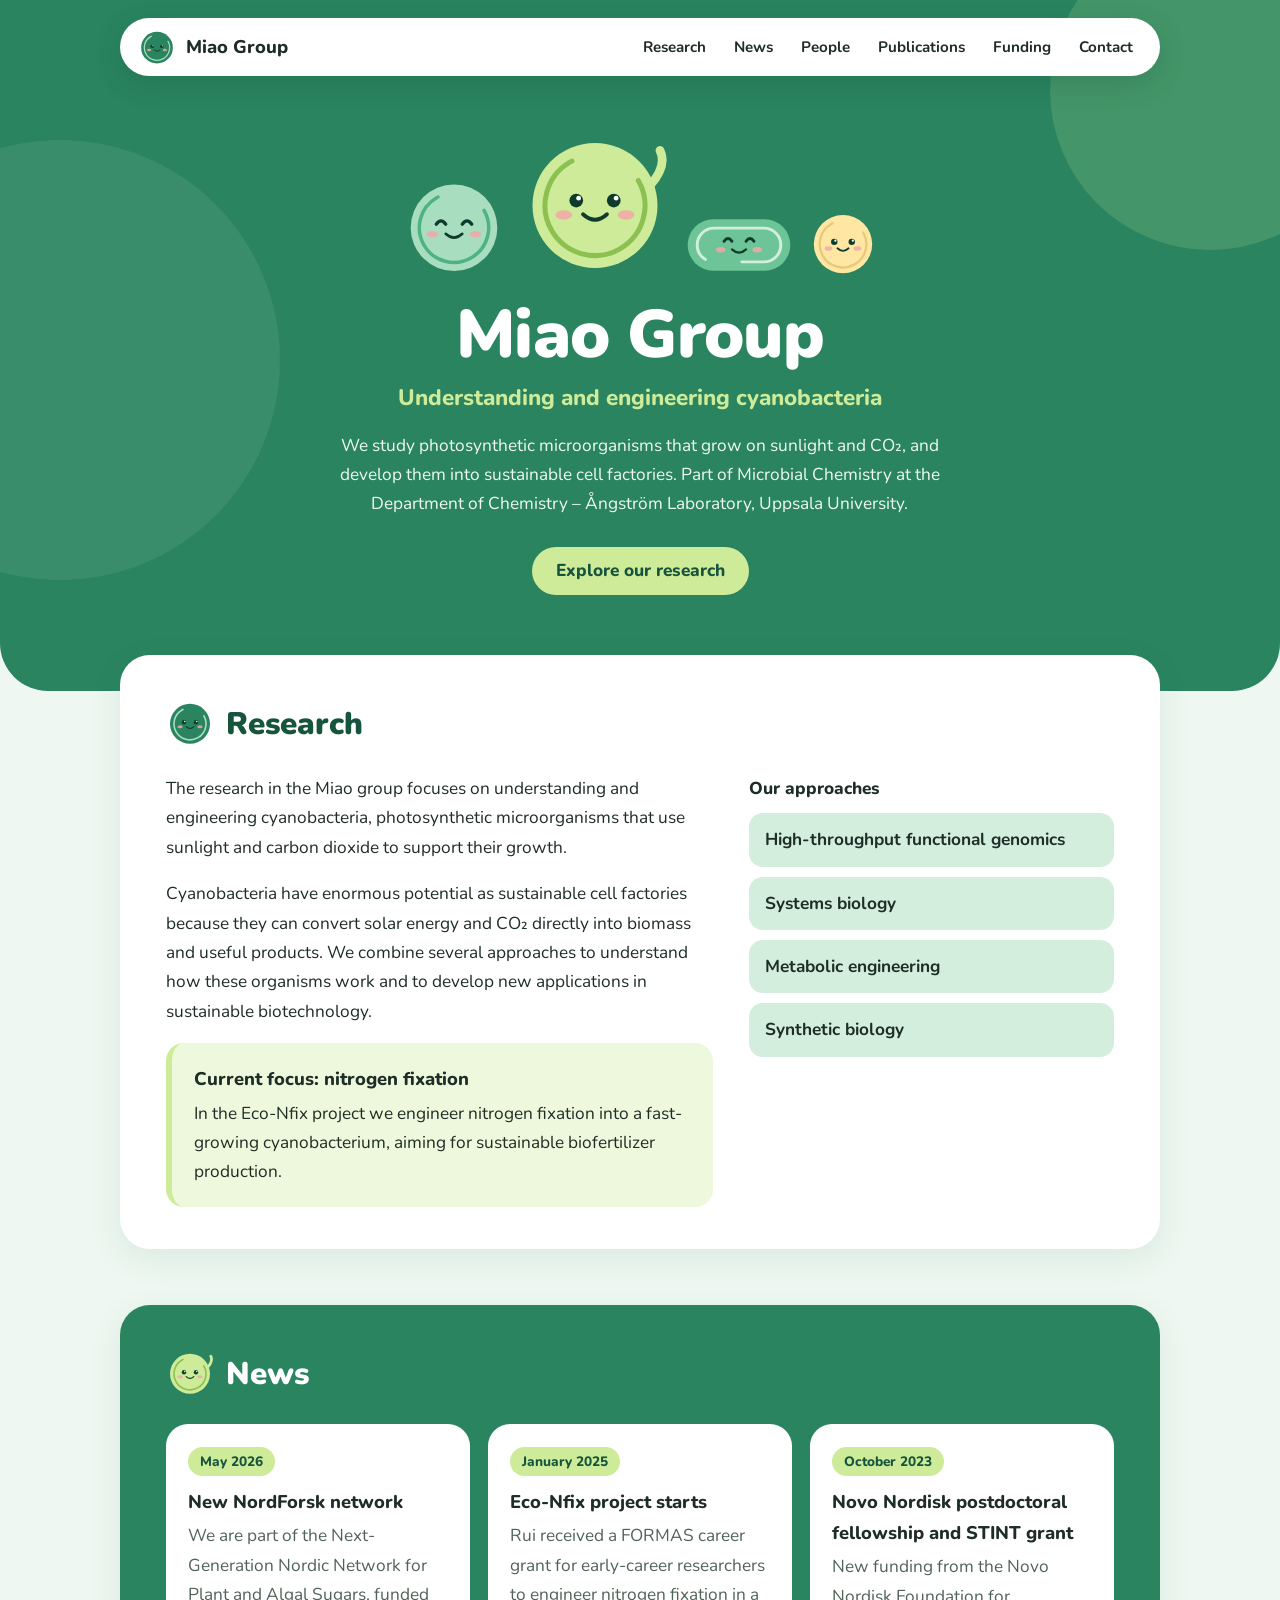
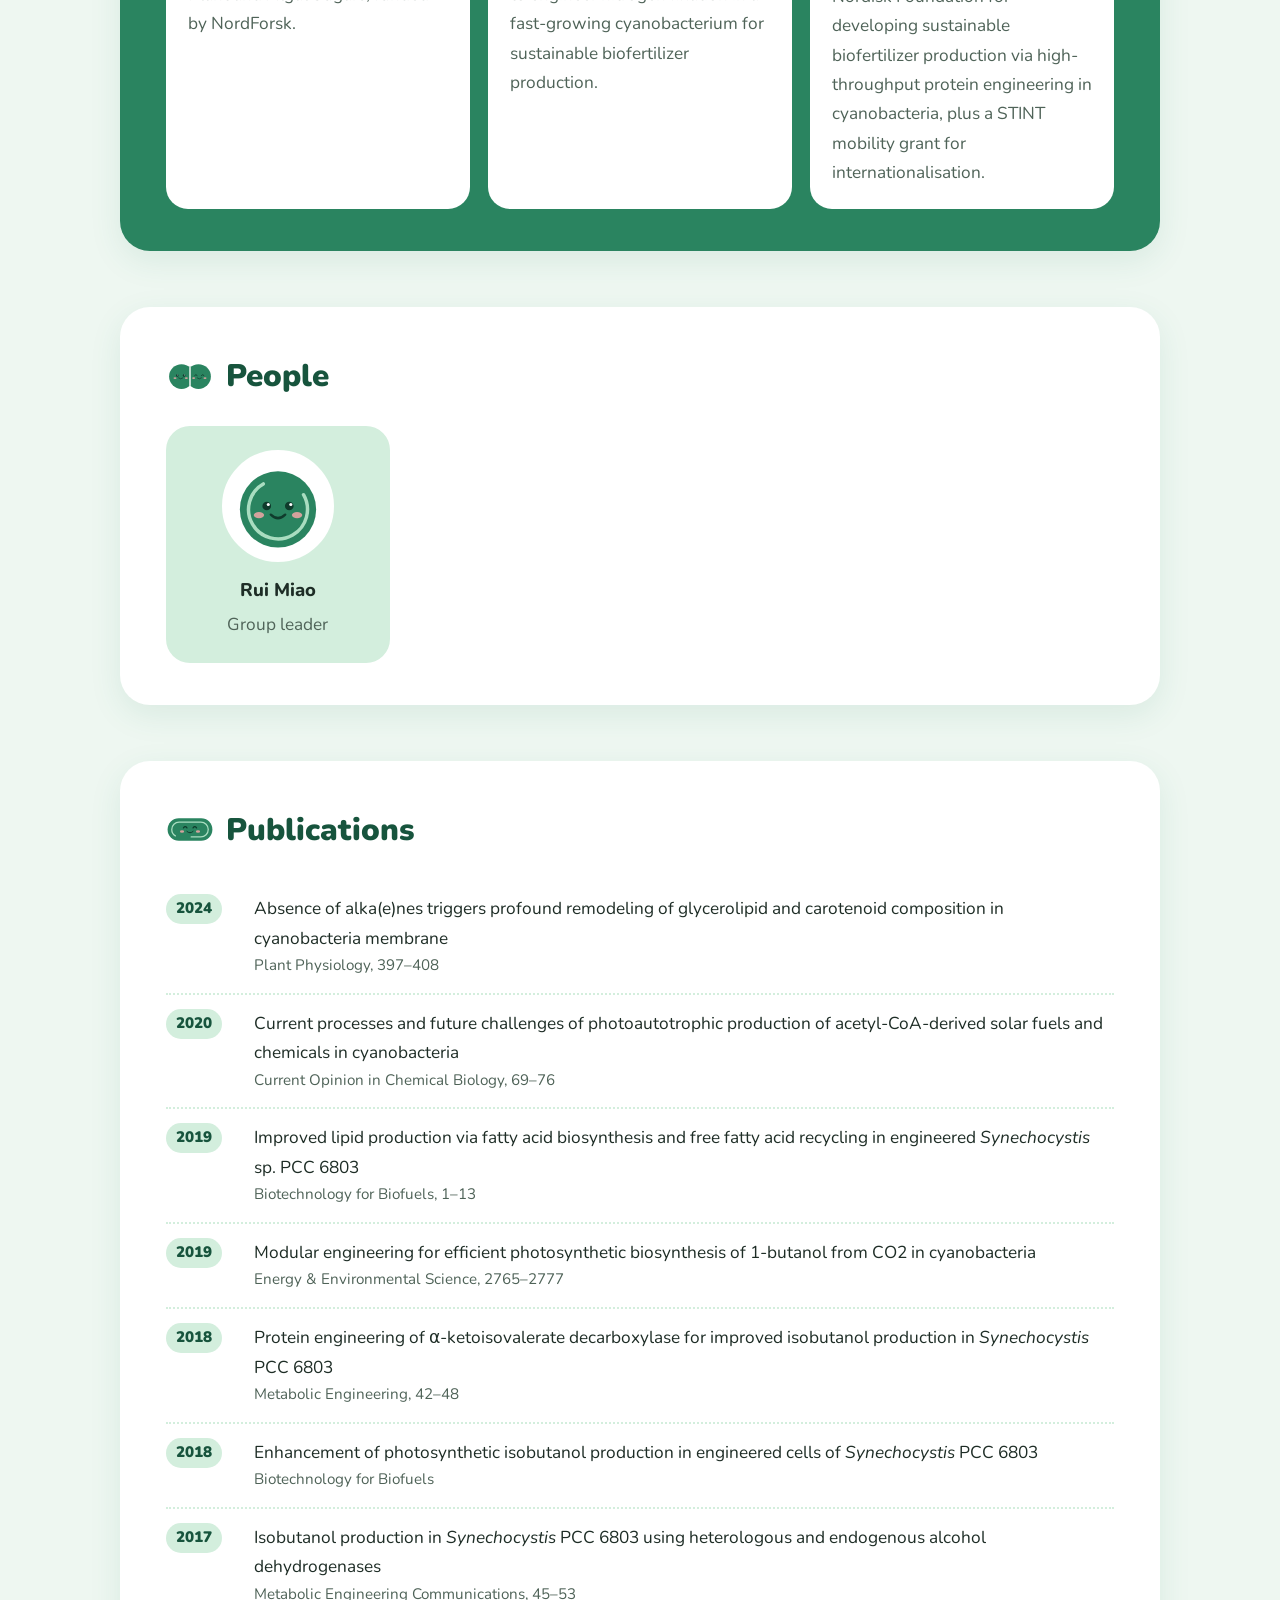
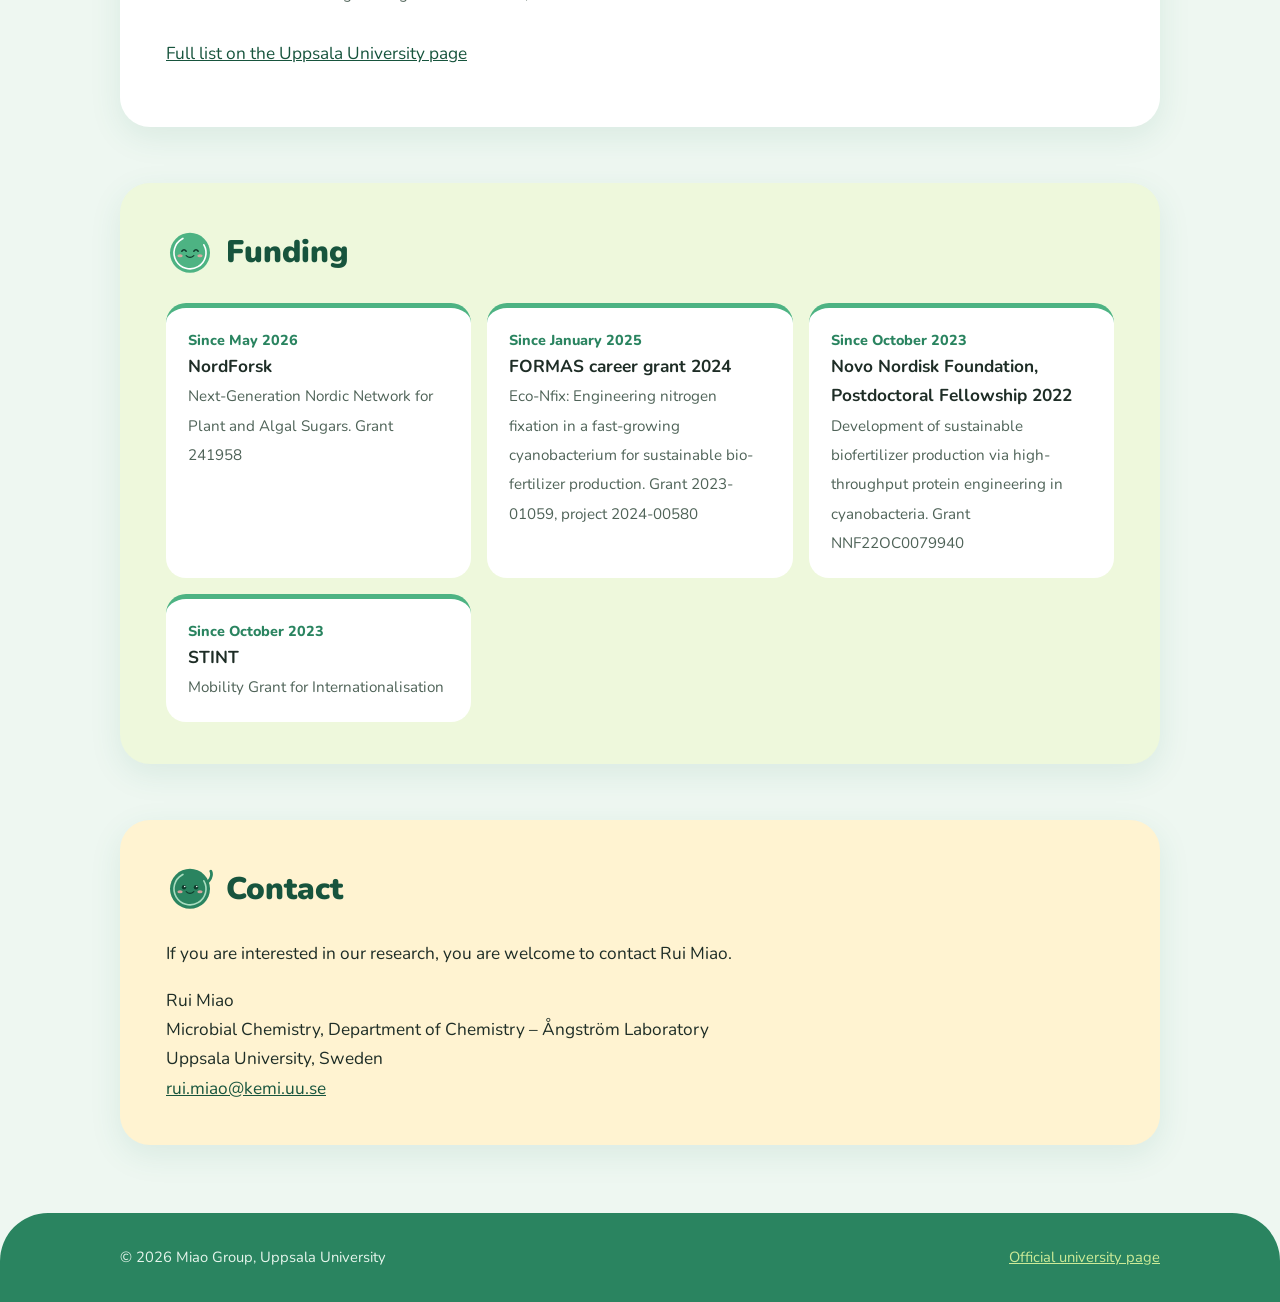
==== index.html @ 81540e8d "index page trial" ====
<!doctype html>
<html lang="en">

<head>
  <meta charset="utf-8">
  <meta name="viewport" content="width=device-width, initial-scale=1">

  <title>Miao Group · Uppsala University</title>
  <meta name="description" content="The Miao group at Uppsala University studies and engineers cyanobacteria for sustainable biotechnology.">

  <!-- Font (Nunito) -->
  <link rel="preconnect" href="https://fonts.googleapis.com">
  <link rel="preconnect" href="https://fonts.gstatic.com" crossorigin>
  <link rel="stylesheet" href="https://fonts.googleapis.com/css2?family=Nunito:wght@400;700;800;900&display=swap">

  <!-- All the styling lives here -->
  <link rel="stylesheet" href="style.css">
</head>

<body>

  <a class="skip" href="#main">Skip to content</a>


  <!-- =========================================================
       TOP OF THE PAGE: green band with menu and title
       ========================================================= -->
  <div class="band" id="top">
    <div class="wrap">

      <!-- Menu bar -->
      <header class="bar">
        <a class="brand" href="#top">
          <img src="img/cyano-green.svg" alt="">
          Miao Group
        </a>

        <nav aria-label="Main">
          <ul>
            <li><a href="#research">Research</a></li>
            <li><a href="#news">News</a></li>
            <li><a href="#people">People</a></li>
            <li><a href="#publications">Publications</a></li>
            <li><a href="#funding">Funding</a></li>
            <li><a href="#contact">Contact</a></li>
          </ul>
        </nav>
      </header>

      <!-- Title area -->
      <div class="hero">

        <div class="friends" aria-hidden="true">
          <img class="f1" src="img/cyano-mint-sleepy.svg" alt="">
          <img class="f2" src="img/cyano-lime-waving.svg" alt="">
          <img class="f3" src="img/cyano-rod-light.svg" alt="">
          <img class="f4" src="img/cyano-yellow.svg" alt="">
        </div>

        <h1>Miao Group</h1>

        <p class="lede">Understanding and engineering cyanobacteria</p>

        <p>
          We study photosynthetic microorganisms that grow on sunlight and CO₂,
          and develop them into sustainable cell factories. Part of Microbial
          Chemistry at the Department of Chemistry – Ångström Laboratory,
          Uppsala University.
        </p>

        <a class="btn" href="#research">Explore our research</a>

      </div>

    </div>
  </div>


  <main id="main">


    <!-- =========================================================
         RESEARCH
         ========================================================= -->
    <section id="research">
      <div class="wrap">

        <h2><img src="img/cyano-green.svg" alt="">Research</h2>

        <div class="body split">

          <div class="prose">
            <p>
              The research in the Miao group focuses on understanding and
              engineering cyanobacteria, photosynthetic microorganisms that use
              sunlight and carbon dioxide to support their growth.
            </p>

            <p>
              Cyanobacteria have enormous potential as sustainable cell
              factories because they can convert solar energy and CO₂ directly
              into biomass and useful products. We combine several approaches to
              understand how these organisms work and to develop new
              applications in sustainable biotechnology.
            </p>

            <div class="focus">
              <h3>Current focus: nitrogen fixation</h3>
              <p>
                In the Eco-Nfix project we engineer nitrogen fixation into a
                fast-growing cyanobacterium, aiming for sustainable
                biofertilizer production.
              </p>
            </div>
          </div>

          <div>
            <p class="aside-title">Our approaches</p>
            <ul class="methods">
              <li>High-throughput functional genomics</li>
              <li>Systems biology</li>
              <li>Metabolic engineering</li>
              <li>Synthetic biology</li>
            </ul>
          </div>

        </div>

      </div>
    </section>


    <!-- =========================================================
         NEWS
         To add news: copy one <li> ... </li> block, paste it at the
         TOP of the list, then change the date and the text.
         ========================================================= -->
    <section id="news">
      <div class="wrap">

        <h2><img src="img/cyano-lime-waving.svg" alt="">News</h2>

        <ul class="news">

          <li>
            <time datetime="2026-05">May 2026</time>
            <div>
              <h3>New NordForsk network</h3>
              <p>
                We are part of the Next-Generation Nordic Network for Plant and
                Algal Sugars, funded by NordForsk.
              </p>
            </div>
          </li>

          <li>
            <time datetime="2025-01">January 2025</time>
            <div>
              <h3>Eco-Nfix project starts</h3>
              <p>
                Rui received a FORMAS career grant for early-career researchers
                to engineer nitrogen fixation in a fast-growing cyanobacterium
                for sustainable biofertilizer production.
              </p>
            </div>
          </li>

          <li>
            <time datetime="2023-10">October 2023</time>
            <div>
              <h3>Novo Nordisk postdoctoral fellowship and STINT grant</h3>
              <p>
                New funding from the Novo Nordisk Foundation for developing
                sustainable biofertilizer production via high-throughput protein
                engineering in cyanobacteria, plus a STINT mobility grant for
                internationalisation.
              </p>
            </div>
          </li>

        </ul>

      </div>
    </section>


    <!-- =========================================================
         PEOPLE
         To add someone: copy one <article> ... </article> block.
         For a photo, put it in the img folder and change
         src="img/avatar.svg" to src="img/their-photo.jpg".
         ========================================================= -->
    <section id="people">
      <div class="wrap">

        <h2><img src="img/cyano-pair.svg" alt="">People</h2>

        <div class="people">

          <article class="person">
            <div class="face">
              <img src="img/avatar.svg" alt="">
            </div>
            <h3>Rui Miao</h3>
            <p>Group leader</p>
          </article>

        </div>

      </div>
    </section>


    <!-- =========================================================
         PUBLICATIONS
         Newest first. To make a title a link, wrap it like this:
         <a href="https://doi.org/10.xxxx/xxxxx">Title</a>
         ========================================================= -->
    <section id="publications">
      <div class="wrap">

        <h2><img src="img/cyano-rod.svg" alt="">Publications</h2>

        <ul class="pubs">

          <li>
            <span class="yr">2024</span>
            <div>
              <div class="ttl">Absence of alka(e)nes triggers profound remodeling of glycerolipid and carotenoid composition in cyanobacteria membrane</div>
              <div class="venue">Plant Physiology, 397–408</div>
            </div>
          </li>

          <li>
            <span class="yr">2020</span>
            <div>
              <div class="ttl">Current processes and future challenges of photoautotrophic production of acetyl-CoA-derived solar fuels and chemicals in cyanobacteria</div>
              <div class="venue">Current Opinion in Chemical Biology, 69–76</div>
            </div>
          </li>

          <li>
            <span class="yr">2019</span>
            <div>
              <div class="ttl">Improved lipid production via fatty acid biosynthesis and free fatty acid recycling in engineered <i>Synechocystis</i> sp. PCC 6803</div>
              <div class="venue">Biotechnology for Biofuels, 1–13</div>
            </div>
          </li>

          <li>
            <span class="yr">2019</span>
            <div>
              <div class="ttl">Modular engineering for efficient photosynthetic biosynthesis of 1-butanol from CO2 in cyanobacteria</div>
              <div class="venue">Energy &amp; Environmental Science, 2765–2777</div>
            </div>
          </li>

          <li>
            <span class="yr">2018</span>
            <div>
              <div class="ttl">Protein engineering of α-ketoisovalerate decarboxylase for improved isobutanol production in <i>Synechocystis</i> PCC 6803</div>
              <div class="venue">Metabolic Engineering, 42–48</div>
            </div>
          </li>

          <li>
            <span class="yr">2018</span>
            <div>
              <div class="ttl">Enhancement of photosynthetic isobutanol production in engineered cells of <i>Synechocystis</i> PCC 6803</div>
              <div class="venue">Biotechnology for Biofuels</div>
            </div>
          </li>

          <li>
            <span class="yr">2017</span>
            <div>
              <div class="ttl">Isobutanol production in <i>Synechocystis</i> PCC 6803 using heterologous and endogenous alcohol dehydrogenases</div>
              <div class="venue">Metabolic Engineering Communications, 45–53</div>
            </div>
          </li>

          <!-- TODO: 2015 ACS Synthetic Biology paper, pp. 1270–1278 (add title) -->

        </ul>

        <p class="more">
          <a href="https://www.uu.se/en/department/chemistry-angstrom-laboratory/research/molecular-biomimetics/microbial-chemistry/miao-group">Full list on the Uppsala University page</a>
        </p>

      </div>
    </section>


    <!-- =========================================================
         FUNDING
         ========================================================= -->
    <section id="funding">
      <div class="wrap">

        <h2><img src="img/cyano-sleepy.svg" alt="">Funding</h2>

        <ul class="grants">

          <li>
            <span class="since">Since May 2026</span>
            <strong>NordForsk</strong>
            <span class="detail">Next-Generation Nordic Network for Plant and Algal Sugars. Grant 241958</span>
          </li>

          <li>
            <span class="since">Since January 2025</span>
            <strong>FORMAS career grant 2024</strong>
            <span class="detail">Eco-Nfix: Engineering nitrogen fixation in a fast-growing cyanobacterium for sustainable bio-fertilizer production. Grant 2023-01059, project 2024-00580</span>
          </li>

          <li>
            <span class="since">Since October 2023</span>
            <strong>Novo Nordisk Foundation, Postdoctoral Fellowship 2022</strong>
            <span class="detail">Development of sustainable biofertilizer production via high-throughput protein engineering in cyanobacteria. Grant NNF22OC0079940</span>
          </li>

          <li>
            <span class="since">Since October 2023</span>
            <strong>STINT</strong>
            <span class="detail">Mobility Grant for Internationalisation</span>
          </li>

        </ul>

      </div>
    </section>


    <!-- =========================================================
         CONTACT
         ========================================================= -->
    <section id="contact">
      <div class="wrap">

        <h2><img src="img/cyano-waving.svg" alt="">Contact</h2>

        <p>If you are interested in our research, you are welcome to contact Rui Miao.</p>

        <address>
          Rui Miao<br>
          Microbial Chemistry, Department of Chemistry – Ångström Laboratory<br>
          Uppsala University, Sweden<br>
          <a href="mailto:rui.miao@kemi.uu.se">rui.miao@kemi.uu.se</a>  <!-- replace with Rui's email -->
        </address>

      </div>
    </section>


  </main>


  <!-- =========================================================
       FOOTER
       ========================================================= -->
  <footer>
    <div class="wrap">
      <span>© 2026 Miao Group, Uppsala University</span>
      <a href="https://www.uu.se/en/department/chemistry-angstrom-laboratory/research/molecular-biomimetics/microbial-chemistry/miao-group">Official university page</a>
    </div>
  </footer>

</body>
</html>
---- style.css ----
/* =========================================================
   Miao Group website styles
   ========================================================= */



/* ---------- Colours: change these to restyle the whole site ---------- */
:root {
  --bg: #EEF7F1;
  --band: #2A8460;
  --deep: #17543D;
  --leaf: #4DB383;
  --mint: #D3EEDD;
  --lime: #CDEB98;
  --lime-soft: #EEF8DC;
  --sun: #FFF3D1;
  --ink: #1E2D26;
  --muted: #4F6358;
  --card: #FFFFFF;
}



/* ---------- Basics ---------- */
* {
  box-sizing: border-box;
}

html {
  scroll-behavior: smooth;
}

body {
  margin: 0;
}

img {
  max-width: 100%;
}

address {
  font-style: normal;
}

.skip {
  position: absolute;
  left: -9999px;
}

.skip:focus {
  left: 16px;
  top: 12px;
  z-index: 50;
  background: #fff;
  padding: 8px 12px;
}

nav ul {
  list-style: none;
  margin: 0;
  padding: 0;
}

.news, .pubs, .grants, .methods {
  list-style: none;
  margin: 0;
  padding: 0;
}

.person .face {
  overflow: hidden;
}

.person .face img {
  width: 100%;
  height: 100%;
  object-fit: cover;
  display: block;
}

.person p, .news p {
  margin: 0;
}

.prose p {
  margin: 0 0 1em;
}

@media (prefers-reduced-motion: reduce) {
  html {
    scroll-behavior: auto;
  }
  * {
    animation: none!important;
  }
}


body {
  font: 400 1.08rem/1.7 'Nunito', 'Segoe UI', system-ui, sans-serif;
  color: var(--ink);
  background: var(--bg);
}

a {
  color: var(--deep);
}

a:hover {
  color: var(--band);
}

:focus-visible {
  outline: 3px solid var(--deep);
  outline-offset: 3px;
  border-radius: 6px;
}

.wrap {
  width: min(1040px, 100% - 40px);
  margin-inline: auto;
}


/* Green hero band */
.band {
  background: var(--band);
  border-radius: 0 0 48px 48px;
  padding: 18px 0 96px;
  position: relative;
  overflow: hidden;
}

.band::before, .band::after {
  content: "";
  position: absolute;
  border-radius: 50%;
  pointer-events: none;
}

.band::before {
  width: 440px;
  height: 440px;
  left: -160px;
  top: 140px;
  background: rgba(255,255,255,.07);
}

.band::after {
  width: 320px;
  height: 320px;
  right: -90px;
  top: -70px;
  background: rgba(205,235,152,.16);
}

.bar {
  position: relative;
  z-index: 1;
  display: flex;
  justify-content: space-between;
  align-items: center;
  gap: 16px;
  flex-wrap: wrap;
  background: var(--card);
  border-radius: 999px;
  padding: 10px 14px 10px 18px;
  box-shadow: 0 8px 28px rgba(15,60,40,.18);
}

.brand {
  display: flex;
  align-items: center;
  gap: 10px;
  font-weight: 800;
  font-size: 1.15rem;
  text-decoration: none;
  color: var(--ink);
}

.brand img {
  width: 38px;
}

.bar nav ul {
  display: flex;
  flex-wrap: wrap;
  gap: 2px;
}

.bar nav a {
  padding: 7px 13px;
  border-radius: 999px;
  text-decoration: none;
  color: var(--ink);
  font-weight: 700;
  font-size: .95rem;
}

.bar nav a:hover {
  background: var(--mint);
  color: var(--deep);
}

.hero {
  position: relative;
  z-index: 1;
  text-align: center;
  padding-top: 52px;
  color: #fff;
}

.friends {
  display: flex;
  justify-content: center;
  align-items: flex-end;
  gap: 14px;
  margin-bottom: 22px;
}

.friends img {
  animation: hop 2.8s ease-in-out infinite;
}

.friends .f1 {
  width: 104px;
}

.friends .f2 {
  width: 150px;
  animation-delay: -.7s;
}

.friends .f3 {
  width: 110px;
  animation-delay: -1.4s;
}

.friends .f4 {
  width: 70px;
  animation-delay: -2s;
}

@keyframes hop {
  0%, 100% {
    transform: translateY(0);
  }
  50% {
    transform: translateY(-8px);
  }
}

.hero h1 {
  font-size: clamp(2.6rem,6vw,4.2rem);
  font-weight: 900;
  margin: 0 0 8px;
  letter-spacing: -.01em;
  line-height: 1.05;
}

.hero .lede {
  font-size: 1.4rem;
  font-weight: 800;
  color: var(--lime);
  margin: 0 auto 14px;
}

.hero p {
  max-width: 36em;
  margin: 0 auto 28px;
  color: #F0FAF4;
}

.btn {
  display: inline-flex;
  align-items: center;
  min-height: 48px;
  padding: 0 24px;
  border-radius: 999px;
  background: var(--lime);
  color: var(--deep);
  font-weight: 800;
  text-decoration: none;
}

.btn:hover {
  background: #fff;
  color: var(--deep);
}


/* Panels, the first one overlapping the band */
main > section {
  padding: 28px 0;
}

main > section:first-of-type {
  margin-top: -64px;
  position: relative;
  z-index: 2;
}

section > .wrap {
  background: var(--card);
  border-radius: 30px;
  padding: 42px 46px;
  box-shadow: 0 10px 32px rgba(42,132,96,.10);
}

h2 {
  display: flex;
  align-items: center;
  gap: 12px;
  font-size: 1.95rem;
  font-weight: 900;
  color: var(--deep);
  margin: 0 0 24px;
}

h2 img {
  width: 48px;
  flex: none;
}

h3 {
  font-size: 1.15rem;
  font-weight: 800;
  margin: 0 0 4px;
}

.split {
  display: grid;
  grid-template-columns: 1.5fr 1fr;
  gap: 36px;
}

.focus {
  background: var(--lime-soft);
  border-left: 6px solid var(--lime);
  border-radius: 18px;
  padding: 20px 22px;
}

.focus p {
  margin: 0;
}

.aside-title {
  font-weight: 800;
  margin: 0 0 10px;
}

.methods {
  display: grid;
  gap: 10px;
}

.methods li {
  background: var(--mint);
  padding: 12px 16px;
  border-radius: 14px;
  font-weight: 700;
}


/* News: green layer with white cards */
#news > .wrap {
  background: var(--band);
}

#news h2 {
  color: #fff;
}

.news {
  display: grid;
  grid-template-columns: repeat(auto-fill,minmax(260px,1fr));
  gap: 18px;
}

.news li {
  background: var(--card);
  border-radius: 22px;
  padding: 22px;
}

.news time {
  display: inline-block;
  background: var(--lime);
  color: var(--deep);
  font-weight: 800;
  font-size: .85rem;
  padding: 3px 12px;
  border-radius: 999px;
  margin-bottom: 10px;
}

.news p {
  color: var(--muted);
}


/* People */
.people {
  display: grid;
  grid-template-columns: repeat(auto-fill,minmax(210px,1fr));
  gap: 18px;
}

.person {
  text-align: center;
  background: var(--mint);
  border-radius: 24px;
  padding: 24px;
}

.person .face {
  width: 112px;
  height: 112px;
  border-radius: 50%;
  margin: 0 auto 12px;
  border: 4px solid #fff;
  background: #fff;
}

.person p {
  color: var(--muted);
}


/* Publications */
.pubs li {
  display: grid;
  grid-template-columns: 72px 1fr;
  gap: 16px;
  padding: 14px 0;
  border-bottom: 2px dotted var(--mint);
}

.pubs li:last-child {
  border: 0;
}

.pubs .yr {
  align-self: start;
  justify-self: start;
  background: var(--mint);
  color: var(--deep);
  font-weight: 900;
  padding: 2px 10px;
  border-radius: 999px;
  font-size: .95rem;
}

.pubs .venue {
  color: var(--muted);
  font-size: .95rem;
}


/* Funding: lime layer */
#funding > .wrap {
  background: var(--lime-soft);
}

.grants {
  display: grid;
  grid-template-columns: repeat(auto-fill,minmax(240px,1fr));
  gap: 16px;
}

.grants li {
  background: var(--card);
  border-radius: 20px;
  padding: 20px 22px;
  border-top: 5px solid var(--leaf);
}

.grants .since {
  display: block;
  color: var(--band);
  font-weight: 800;
  font-size: .9rem;
}

.grants strong {
  display: block;
}

.grants .detail {
  color: var(--muted);
  font-size: .95rem;
}


/* Contact: sunny layer */
#contact > .wrap {
  background: var(--sun);
}

.contact {
  display: flex;
  gap: 30px;
  align-items: center;
}

footer {
  background: var(--band);
  color: #E6F5EC;
  margin-top: 40px;
  padding: 32px 0;
  border-radius: 48px 48px 0 0;
  font-size: .92rem;
}

footer a {
  color: var(--lime);
}

footer .wrap {
  display: flex;
  justify-content: space-between;
  flex-wrap: wrap;
  gap: 12px;
}

@media (max-width: 760px) {
  section > .wrap {
    padding: 28px 22px;
    border-radius: 24px;
  }
  .split {
    grid-template-columns: 1fr;
  }
  .news li {
    grid-template-columns: 1fr;
  }
  .friends .f2 {
    width: 112px;
  }
  .friends .f1, .friends .f3 {
    width: 80px;
  }
  .friends .f4 {
    display: none;
  }
  .bar {
    border-radius: 24px;
  }
}
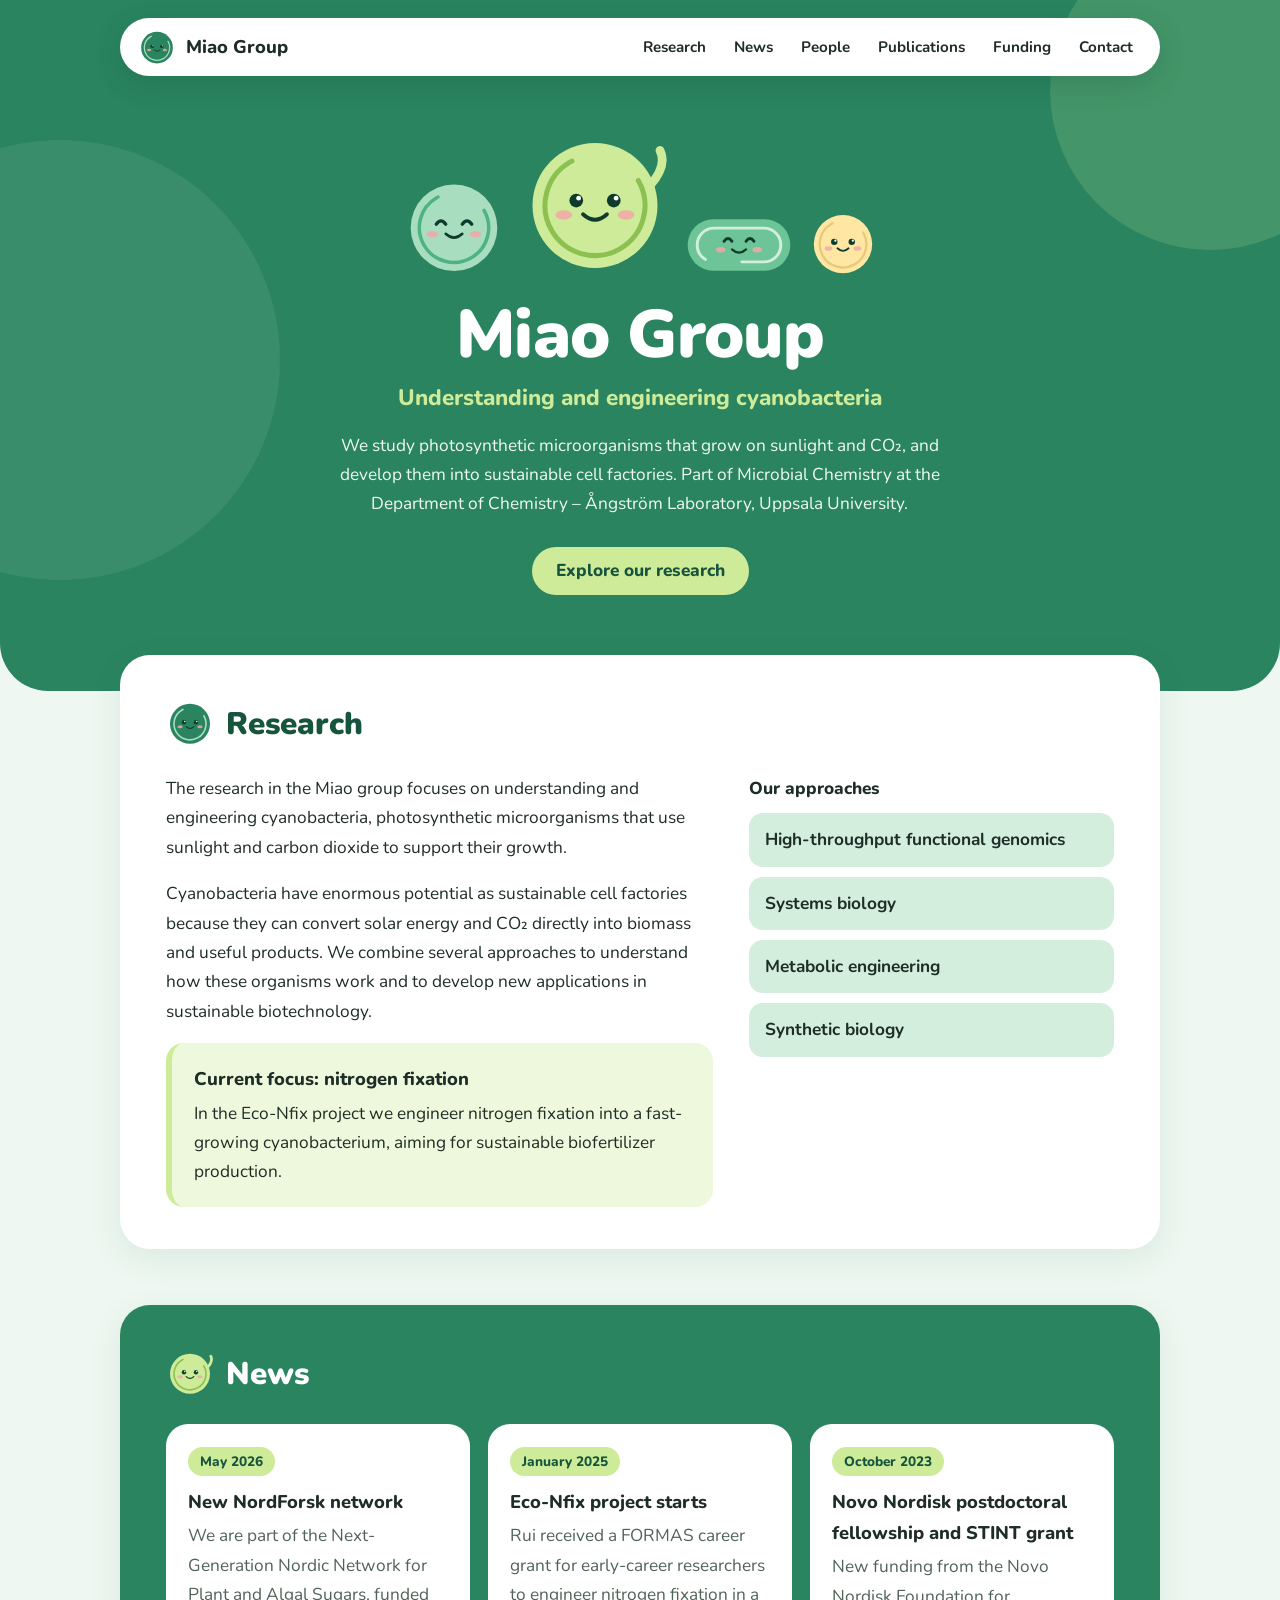
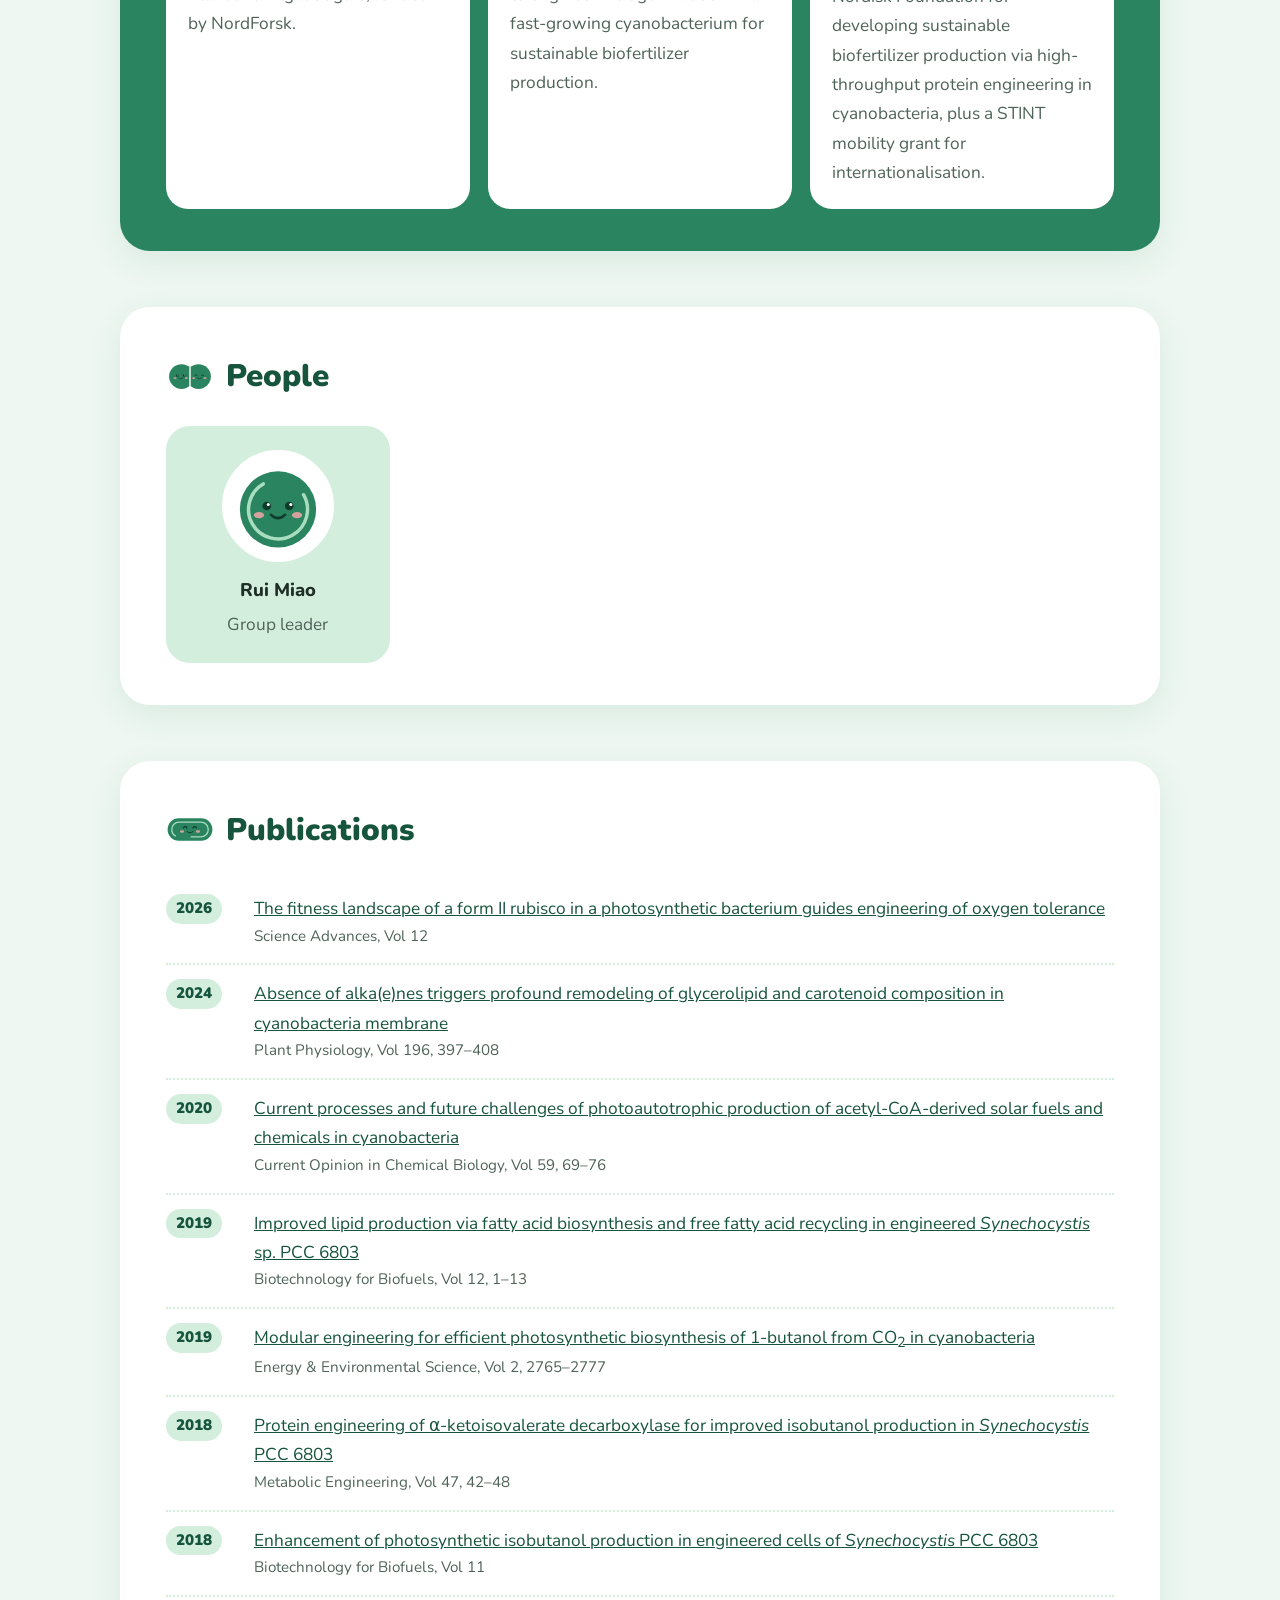
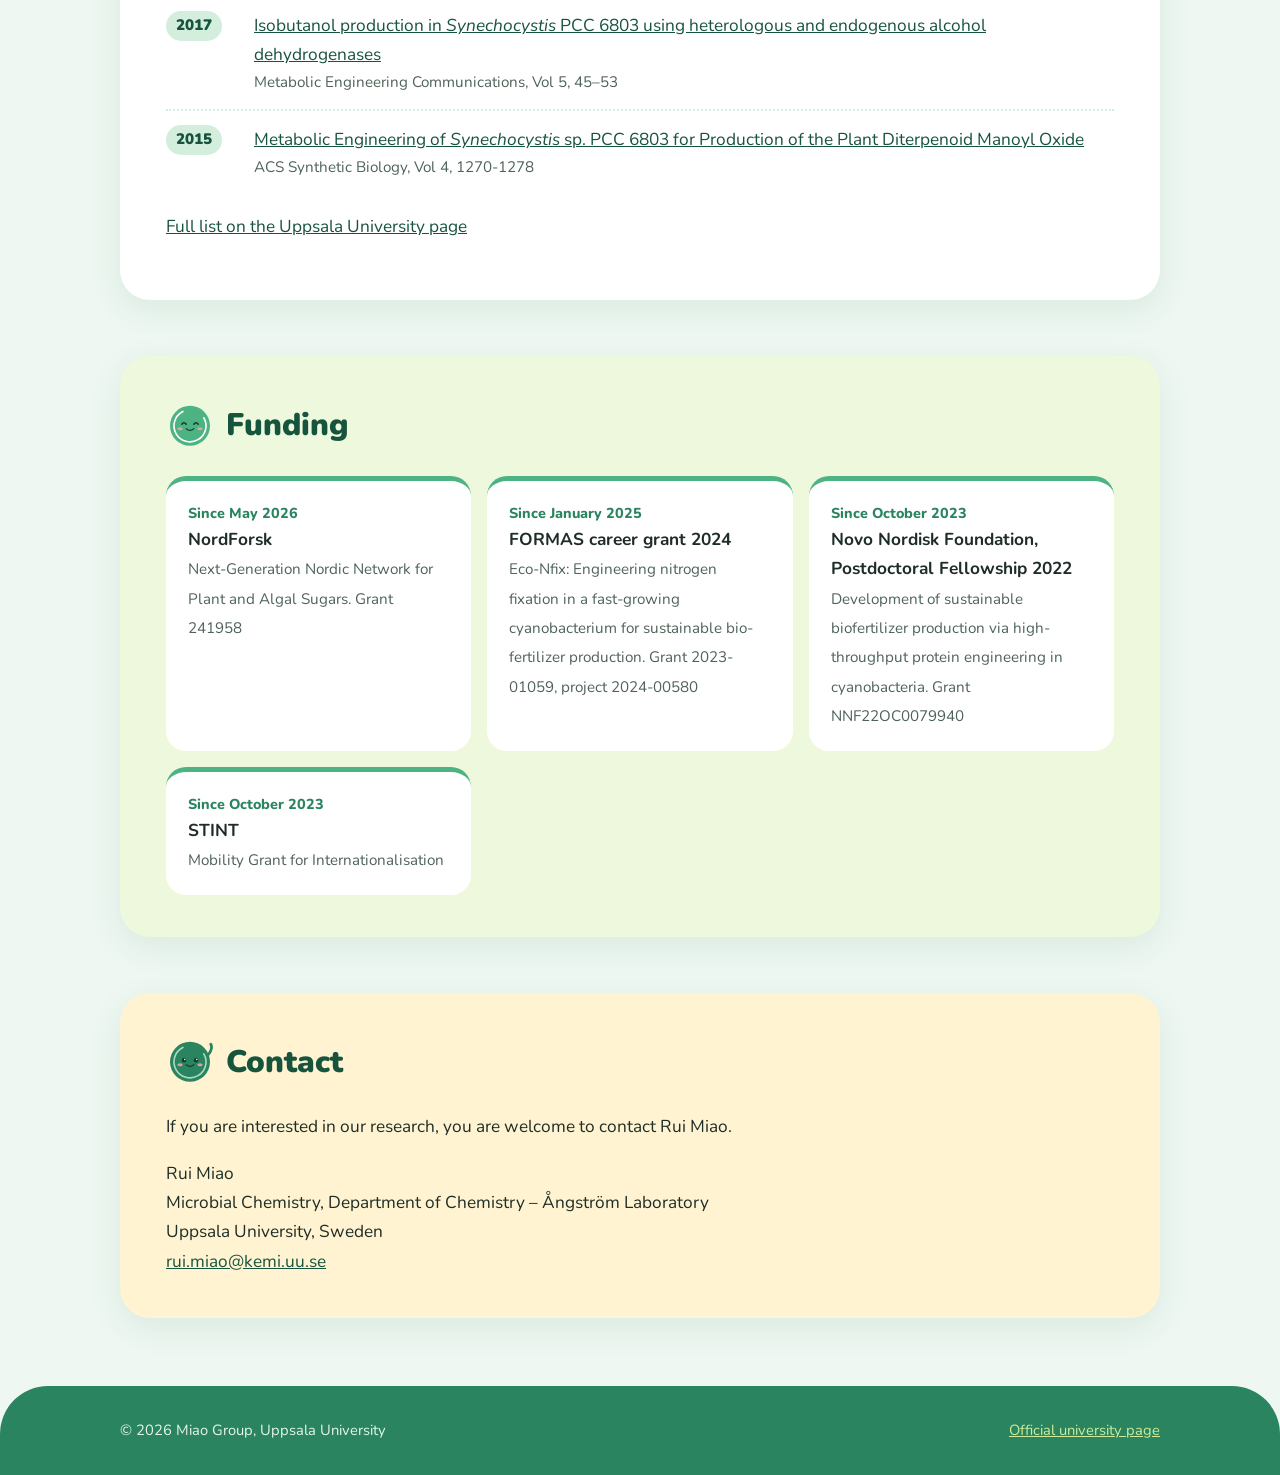
==== commit 470df547: "links to papers" ====
--- a/index.html
+++ b/index.html
@@ -213,8 +213,6 @@
 
     <!-- =========================================================
          PUBLICATIONS
-         Newest first. To make a title a link, wrap it like this:
-         <a href="https://doi.org/10.xxxx/xxxxx">Title</a>
          ========================================================= -->
     <section id="publications">
       <div class="wrap">
@@ -223,63 +221,79 @@
 
         <ul class="pubs">
 
+
+          <li>
+            <span class="yr">2026</span>
+            <div>
+              <div class="ttl"><a href="https://doi.org/10.1126/sciadv.aee9222" target="_blank">The fitness landscape of a form II rubisco in a photosynthetic bacterium guides engineering of oxygen tolerance</a></div>
+              <div class="venue">Science Advances, Vol 12</div>
+            </div>
+          </li>
+
           <li>
             <span class="yr">2024</span>
             <div>
-              <div class="ttl">Absence of alka(e)nes triggers profound remodeling of glycerolipid and carotenoid composition in cyanobacteria membrane</div>
-              <div class="venue">Plant Physiology, 397–408</div>
+              <div class="ttl"><a href="https://doi.org/10.1093/plphys/kiae319" target="_blank">Absence of alka(e)nes triggers profound remodeling of glycerolipid and carotenoid composition in cyanobacteria membrane</a></div>
+              <div class="venue">Plant Physiology, Vol 196, 397–408</div>
             </div>
           </li>
 
           <li>
             <span class="yr">2020</span>
             <div>
-              <div class="ttl">Current processes and future challenges of photoautotrophic production of acetyl-CoA-derived solar fuels and chemicals in cyanobacteria</div>
-              <div class="venue">Current Opinion in Chemical Biology, 69–76</div>
+              <div class="ttl"><a href="https://doi.org/10.1016/j.cbpa.2020.04.013" target="_blank">Current processes and future challenges of photoautotrophic production of acetyl-CoA-derived solar fuels and chemicals in cyanobacteria</a></div>
+              <div class="venue">Current Opinion in Chemical Biology, Vol 59, 69–76</div>
             </div>
           </li>
 
           <li>
             <span class="yr">2019</span>
             <div>
-              <div class="ttl">Improved lipid production via fatty acid biosynthesis and free fatty acid recycling in engineered <i>Synechocystis</i> sp. PCC 6803</div>
-              <div class="venue">Biotechnology for Biofuels, 1–13</div>
+              <div class="ttl"><a href="https://doi.org/10.1186/s13068-018-1349-8" target="_blank">Improved lipid production via fatty acid biosynthesis and free fatty acid recycling in engineered <i>Synechocystis</i> sp. PCC 6803</a></div>
+              <div class="venue">Biotechnology for Biofuels, Vol 12, 1–13</div>
             </div>
           </li>
 
           <li>
             <span class="yr">2019</span>
             <div>
-              <div class="ttl">Modular engineering for efficient photosynthetic biosynthesis of 1-butanol from CO2 in cyanobacteria</div>
-              <div class="venue">Energy &amp; Environmental Science, 2765–2777</div>
+              <div class="ttl"><a href="https://doi.org/10.1039/c9ee01214a" target="_blank">Modular engineering for efficient photosynthetic biosynthesis of 1-butanol from CO<sub>2</sub> in cyanobacteria</a></div>
+              <div class="venue">Energy &amp; Environmental Science, Vol 2, 2765–2777</div>
             </div>
           </li>
 
           <li>
             <span class="yr">2018</span>
             <div>
-              <div class="ttl">Protein engineering of α-ketoisovalerate decarboxylase for improved isobutanol production in <i>Synechocystis</i> PCC 6803</div>
-              <div class="venue">Metabolic Engineering, 42–48</div>
+              <div class="ttl"><a href="https://doi.org/10.1016/j.ymben.2018.02.014" target="_blank">Protein engineering of &alpha;-ketoisovalerate decarboxylase for improved isobutanol production in <i>Synechocystis</i> PCC 6803</a></div>
+              <div class="venue">Metabolic Engineering, Vol 47, 42–48</div>
             </div>
           </li>
 
           <li>
             <span class="yr">2018</span>
             <div>
-              <div class="ttl">Enhancement of photosynthetic isobutanol production in engineered cells of <i>Synechocystis</i> PCC 6803</div>
-              <div class="venue">Biotechnology for Biofuels</div>
+              <div class="ttl"><a href="https://doi.org/10.1186/s13068-018-1268-8" target="_blank">Enhancement of photosynthetic isobutanol production in engineered cells of <i>Synechocystis</i> PCC 6803</a></div>
+              <div class="venue">Biotechnology for Biofuels, Vol 11</div>
             </div>
           </li>
 
           <li>
             <span class="yr">2017</span>
             <div>
-              <div class="ttl">Isobutanol production in <i>Synechocystis</i> PCC 6803 using heterologous and endogenous alcohol dehydrogenases</div>
-              <div class="venue">Metabolic Engineering Communications, 45–53</div>
-            </div>
-          </li>
-
-          <!-- TODO: 2015 ACS Synthetic Biology paper, pp. 1270–1278 (add title) -->
+              <div class="ttl"><a href="https://doi.org/10.1016/j.meteno.2017.07.003" target="_blank">Isobutanol production in <i>Synechocystis</i> PCC 6803 using heterologous and endogenous alcohol dehydrogenases</a></div>
+              <div class="venue">Metabolic Engineering Communications, Vol 5, 45–53</div>
+            </div>
+          </li>
+
+          <li>
+            <span class="yr">2015</span>
+            <div>
+              <div class="ttl"><a href="https://doi.org/10.1021/acssynbio.5b00070" target="_blank">Metabolic Engineering of <i>Synechocystis</i> sp. PCC 6803 for Production of the Plant Diterpenoid Manoyl Oxide</a></div>
+              <div class="venue">ACS Synthetic Biology, Vol 4, 1270-1278</div>
+            </div>
+          </li>
+
 
         </ul>
 
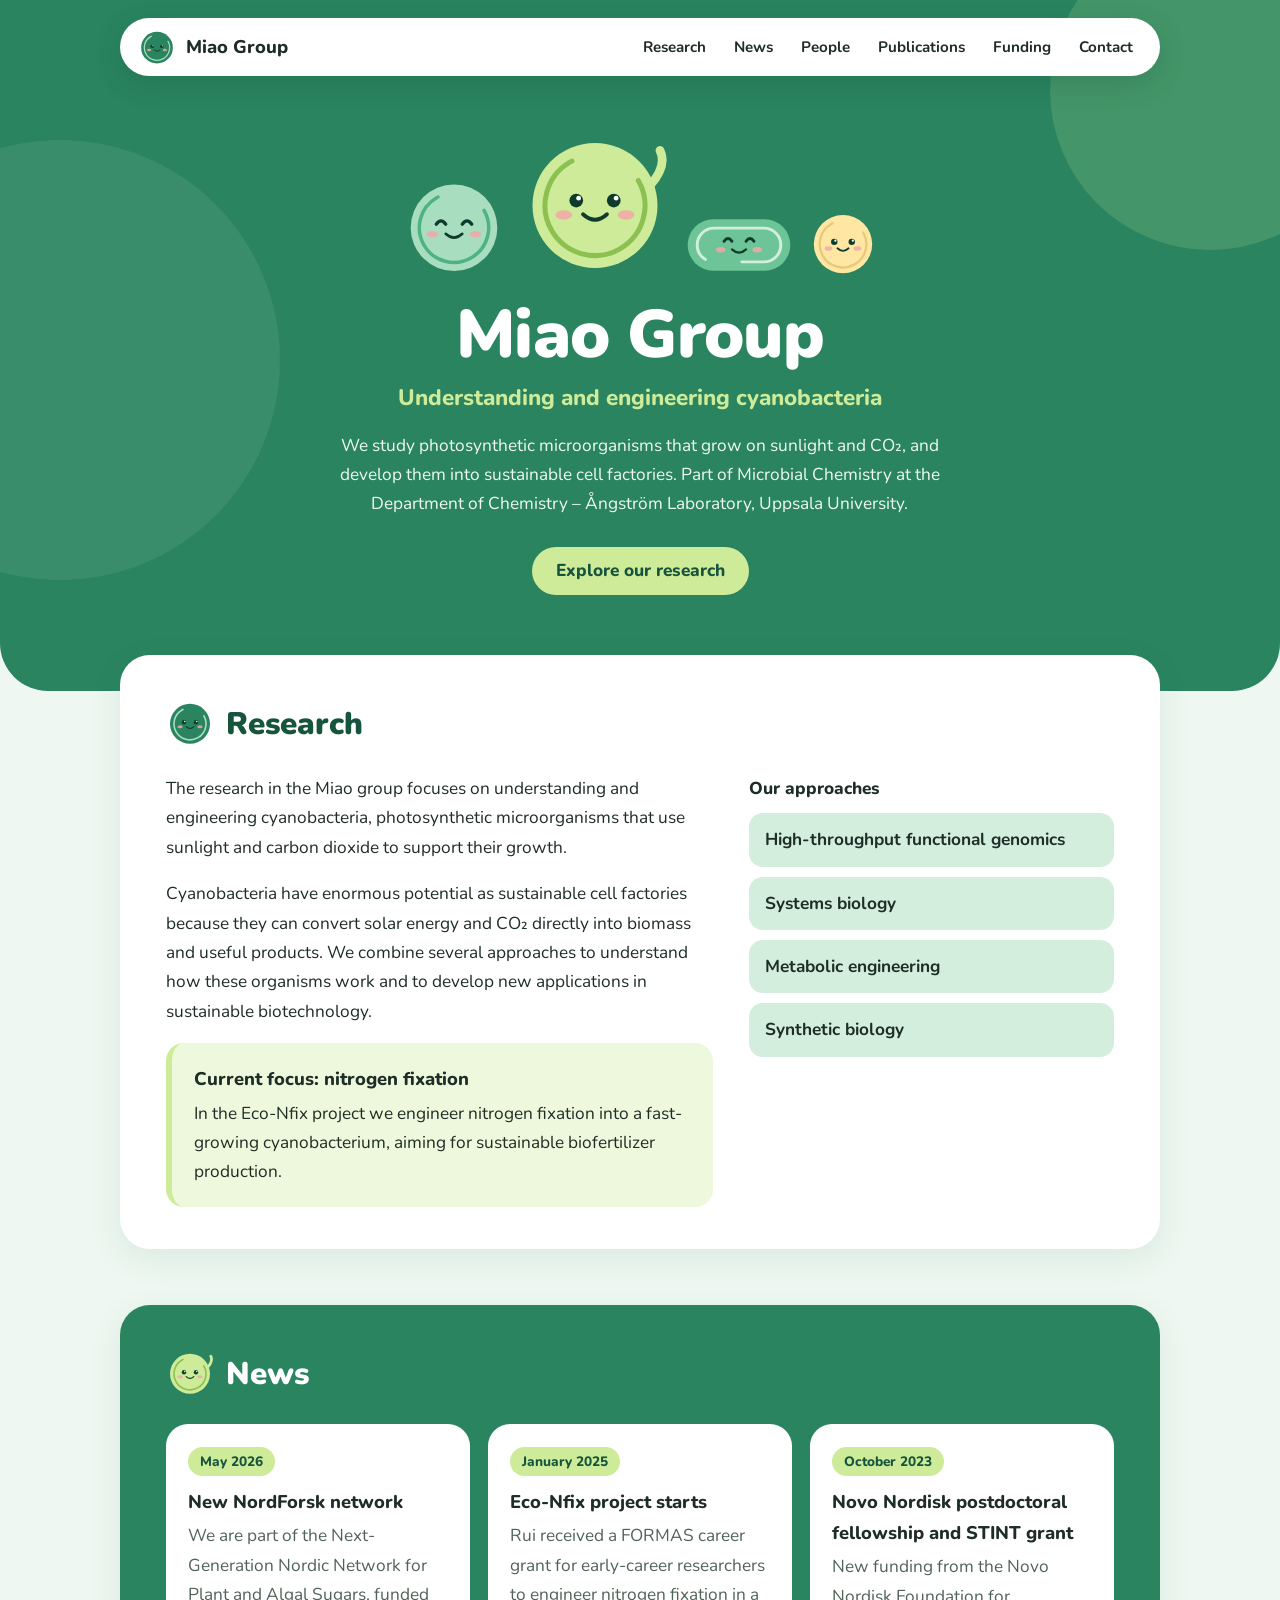
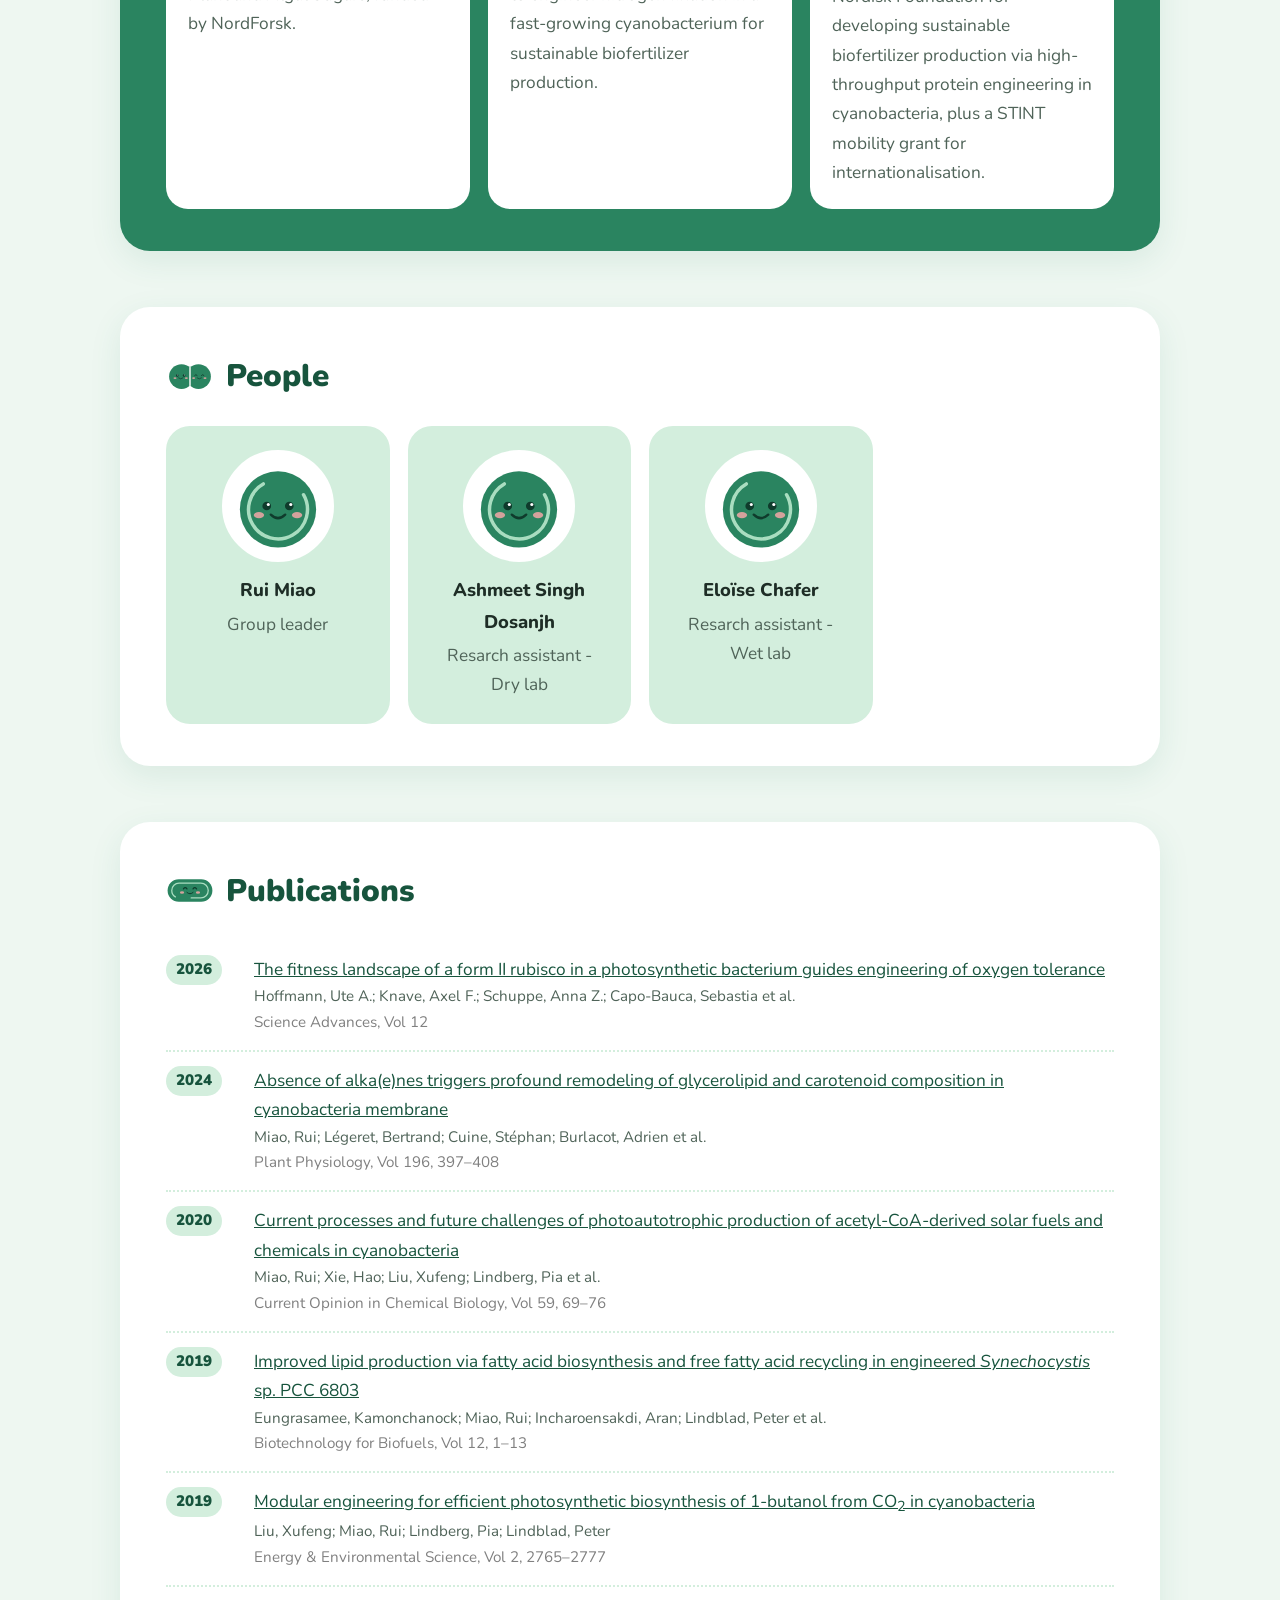
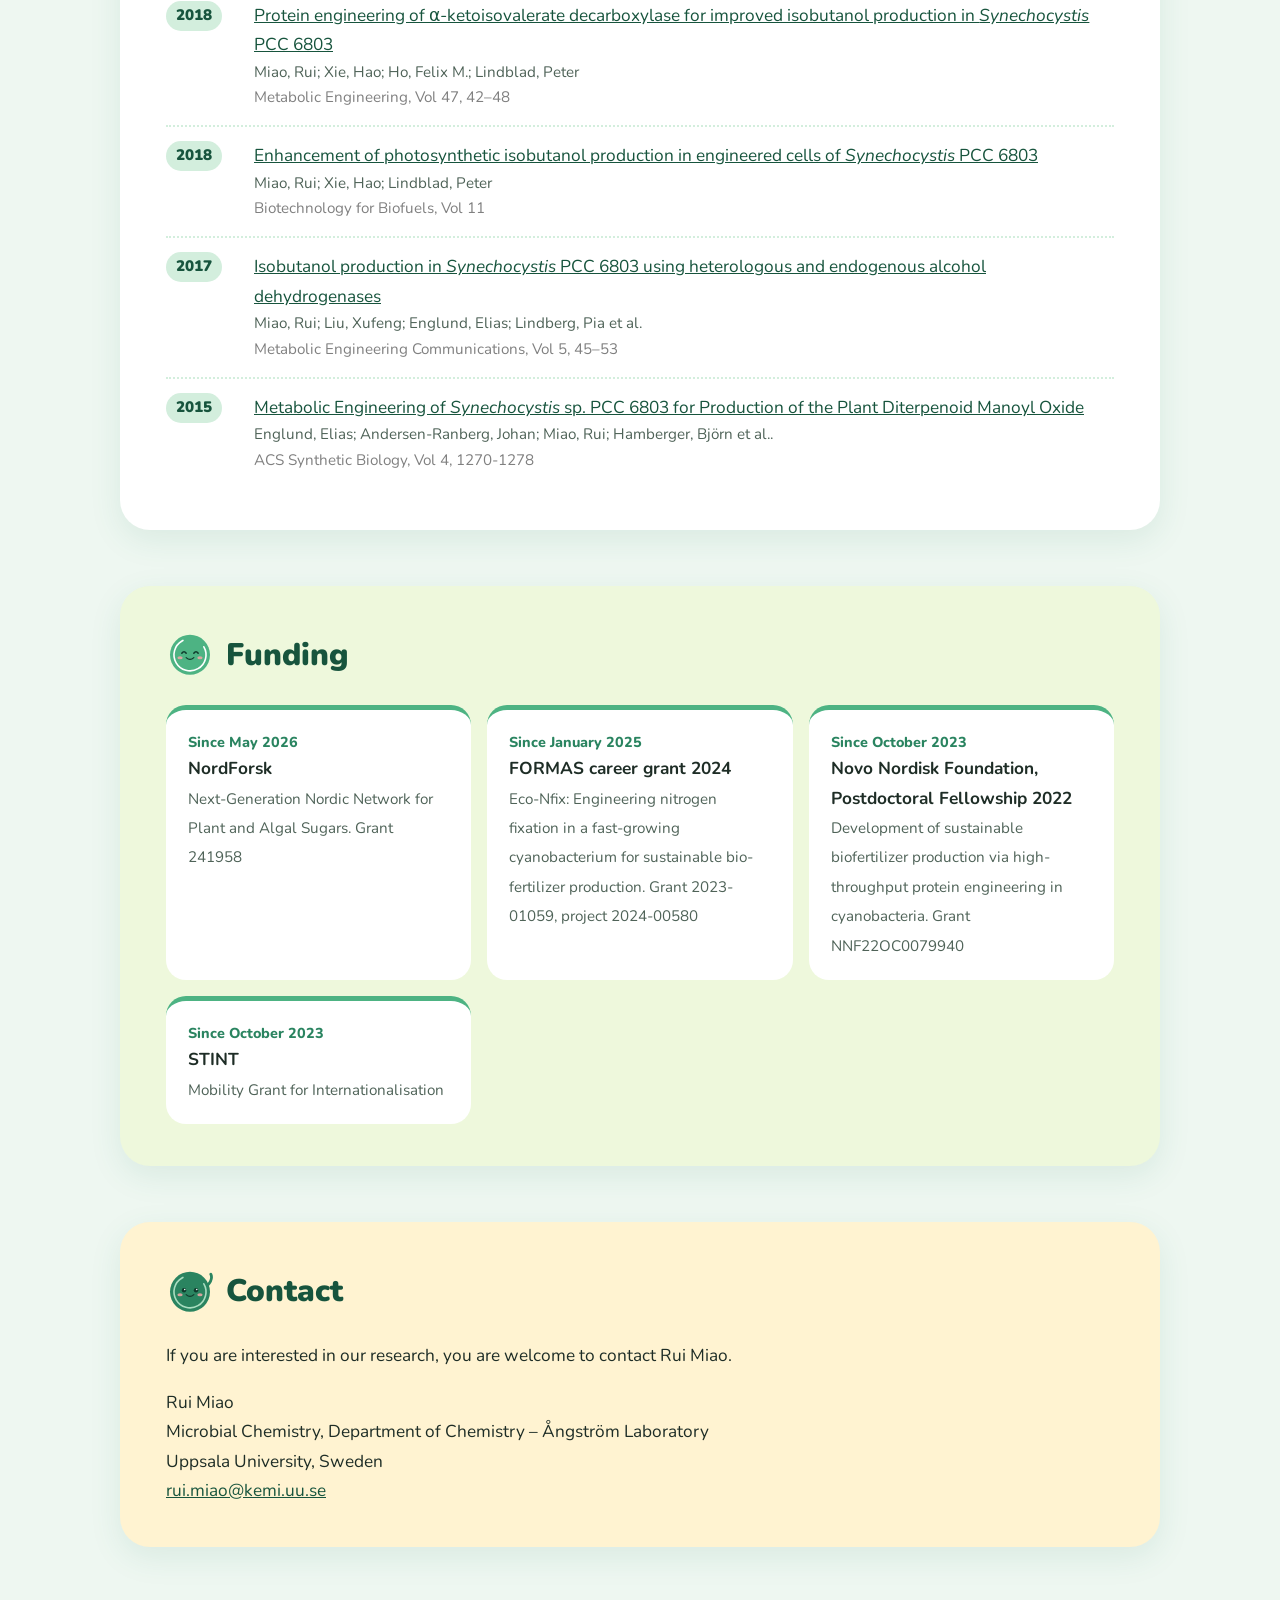
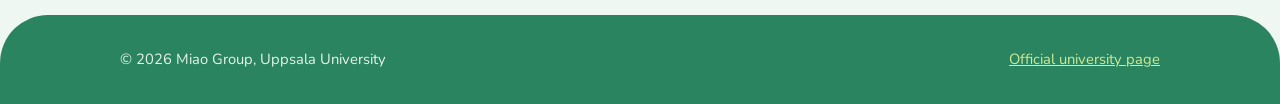
==== commit e5d4060a: "addition authors and lab member cards" ====
--- a/index.html
+++ b/index.html
@@ -186,9 +186,6 @@
 
     <!-- =========================================================
          PEOPLE
-         To add someone: copy one <article> ... </article> block.
-         For a photo, put it in the img folder and change
-         src="img/avatar.svg" to src="img/their-photo.jpg".
          ========================================================= -->
     <section id="people">
       <div class="wrap">
@@ -205,6 +202,22 @@
             <p>Group leader</p>
           </article>
 
+          <article class="person">
+            <div class="face">
+              <img src="img/avatar.svg" alt="">
+            </div>
+            <h3>Ashmeet Singh Dosanjh</h3>
+            <p>Resarch assistant - Dry lab</p>
+          </article>
+
+          <article class="person">
+            <div class="face">
+              <img src="img/avatar.svg" alt="">
+            </div>
+            <h3>Eloïse Chafer</h3>
+            <p>Resarch assistant - Wet lab</p>
+          </article>
+
         </div>
 
       </div>
@@ -226,6 +239,7 @@
             <span class="yr">2026</span>
             <div>
               <div class="ttl"><a href="https://doi.org/10.1126/sciadv.aee9222" target="_blank">The fitness landscape of a form II rubisco in a photosynthetic bacterium guides engineering of oxygen tolerance</a></div>
+              <div class="author">Hoffmann, Ute A.; Knave, Axel F.; Schuppe, Anna Z.; Capo-Bauca, Sebastia et al.</div>
               <div class="venue">Science Advances, Vol 12</div>
             </div>
           </li>
@@ -234,6 +248,7 @@
             <span class="yr">2024</span>
             <div>
               <div class="ttl"><a href="https://doi.org/10.1093/plphys/kiae319" target="_blank">Absence of alka(e)nes triggers profound remodeling of glycerolipid and carotenoid composition in cyanobacteria membrane</a></div>
+              <div class="author">Miao, Rui; Légeret, Bertrand; Cuine, Stéphan; Burlacot, Adrien et al.</div>
               <div class="venue">Plant Physiology, Vol 196, 397–408</div>
             </div>
           </li>
@@ -242,6 +257,7 @@
             <span class="yr">2020</span>
             <div>
               <div class="ttl"><a href="https://doi.org/10.1016/j.cbpa.2020.04.013" target="_blank">Current processes and future challenges of photoautotrophic production of acetyl-CoA-derived solar fuels and chemicals in cyanobacteria</a></div>
+              <div class="author">Miao, Rui; Xie, Hao; Liu, Xufeng; Lindberg, Pia et al.</div>
               <div class="venue">Current Opinion in Chemical Biology, Vol 59, 69–76</div>
             </div>
           </li>
@@ -250,6 +266,7 @@
             <span class="yr">2019</span>
             <div>
               <div class="ttl"><a href="https://doi.org/10.1186/s13068-018-1349-8" target="_blank">Improved lipid production via fatty acid biosynthesis and free fatty acid recycling in engineered <i>Synechocystis</i> sp. PCC 6803</a></div>
+              <div class="author">Eungrasamee, Kamonchanock; Miao, Rui; Incharoensakdi, Aran; Lindblad, Peter et al.</div>
               <div class="venue">Biotechnology for Biofuels, Vol 12, 1–13</div>
             </div>
           </li>
@@ -258,6 +275,7 @@
             <span class="yr">2019</span>
             <div>
               <div class="ttl"><a href="https://doi.org/10.1039/c9ee01214a" target="_blank">Modular engineering for efficient photosynthetic biosynthesis of 1-butanol from CO<sub>2</sub> in cyanobacteria</a></div>
+              <div class="author">Liu, Xufeng; Miao, Rui; Lindberg, Pia; Lindblad, Peter</div>
               <div class="venue">Energy &amp; Environmental Science, Vol 2, 2765–2777</div>
             </div>
           </li>
@@ -266,6 +284,7 @@
             <span class="yr">2018</span>
             <div>
               <div class="ttl"><a href="https://doi.org/10.1016/j.ymben.2018.02.014" target="_blank">Protein engineering of &alpha;-ketoisovalerate decarboxylase for improved isobutanol production in <i>Synechocystis</i> PCC 6803</a></div>
+              <div class="author">Miao, Rui; Xie, Hao; Ho, Felix M.; Lindblad, Peter</div>
               <div class="venue">Metabolic Engineering, Vol 47, 42–48</div>
             </div>
           </li>
@@ -274,6 +293,7 @@
             <span class="yr">2018</span>
             <div>
               <div class="ttl"><a href="https://doi.org/10.1186/s13068-018-1268-8" target="_blank">Enhancement of photosynthetic isobutanol production in engineered cells of <i>Synechocystis</i> PCC 6803</a></div>
+              <div class="author">Miao, Rui; Xie, Hao; Lindblad, Peter</div>
               <div class="venue">Biotechnology for Biofuels, Vol 11</div>
             </div>
           </li>
@@ -282,6 +302,7 @@
             <span class="yr">2017</span>
             <div>
               <div class="ttl"><a href="https://doi.org/10.1016/j.meteno.2017.07.003" target="_blank">Isobutanol production in <i>Synechocystis</i> PCC 6803 using heterologous and endogenous alcohol dehydrogenases</a></div>
+              <div class="author">Miao, Rui; Liu, Xufeng; Englund, Elias; Lindberg, Pia et al.</div>
               <div class="venue">Metabolic Engineering Communications, Vol 5, 45–53</div>
             </div>
           </li>
@@ -290,16 +311,13 @@
             <span class="yr">2015</span>
             <div>
               <div class="ttl"><a href="https://doi.org/10.1021/acssynbio.5b00070" target="_blank">Metabolic Engineering of <i>Synechocystis</i> sp. PCC 6803 for Production of the Plant Diterpenoid Manoyl Oxide</a></div>
+              <div class="author">Englund, Elias; Andersen-Ranberg, Johan; Miao, Rui; Hamberger, Björn et al..</div>
               <div class="venue">ACS Synthetic Biology, Vol 4, 1270-1278</div>
             </div>
           </li>
 
 
         </ul>
-
-        <p class="more">
-          <a href="https://www.uu.se/en/department/chemistry-angstrom-laboratory/research/molecular-biomimetics/microbial-chemistry/miao-group">Full list on the Uppsala University page</a>
-        </p>
 
       </div>
     </section>
--- a/style.css
+++ b/style.css
@@ -453,6 +453,11 @@
 }
 
 .pubs .venue {
+  color: gray;
+  font-size: .95rem;
+}
+
+.pubs .author {
   color: var(--muted);
   font-size: .95rem;
 }
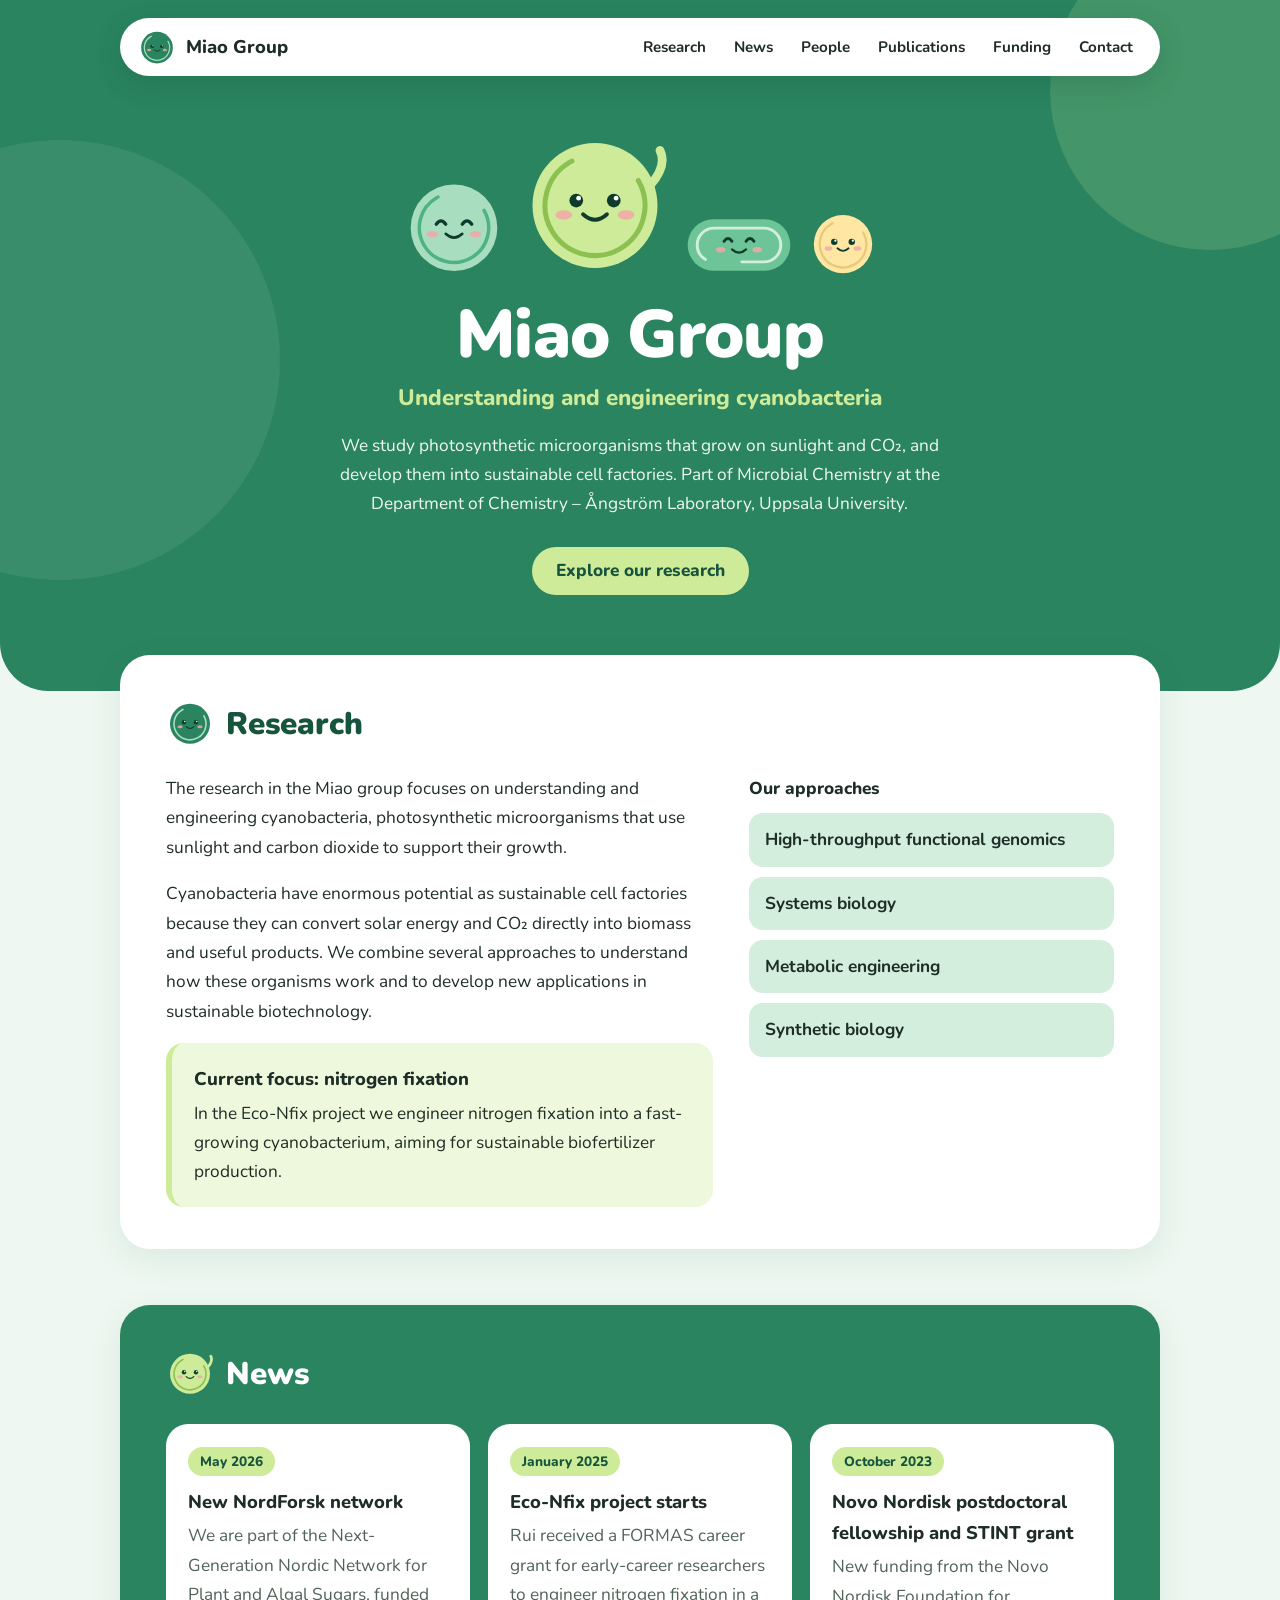
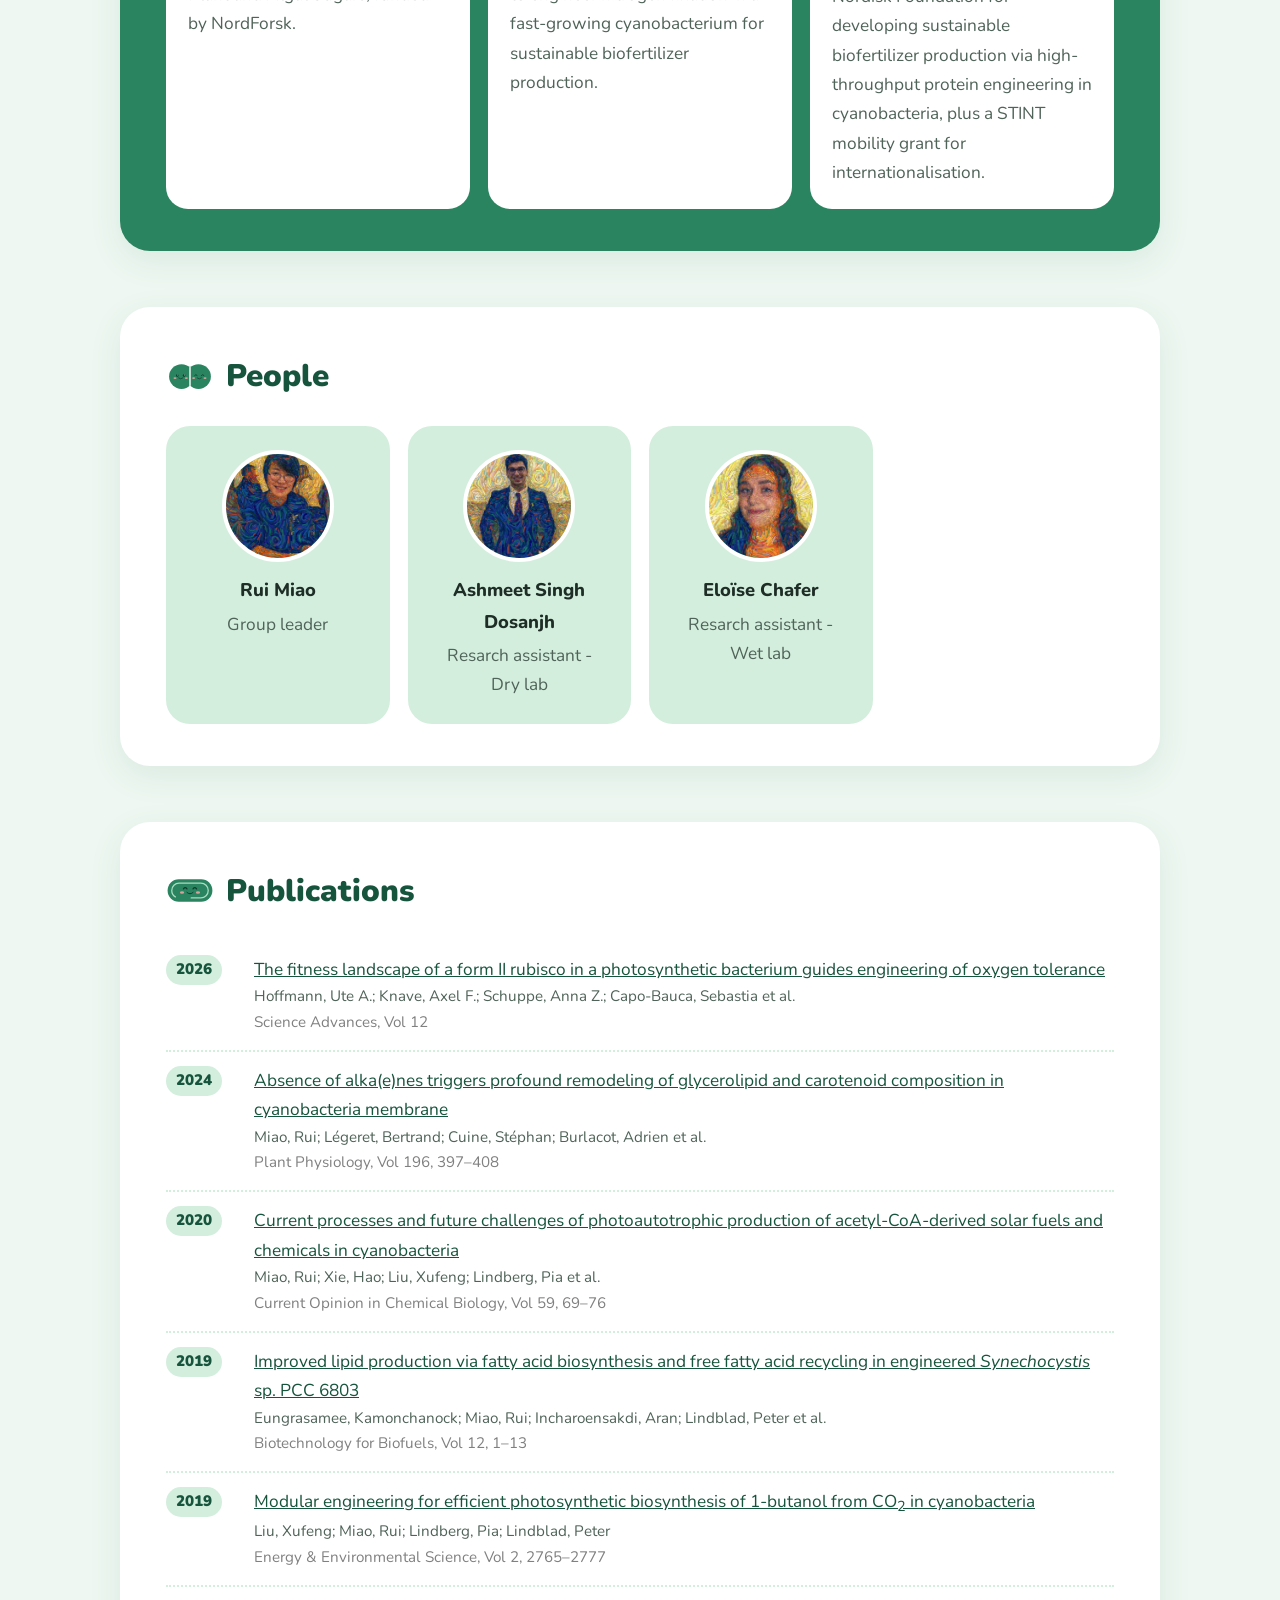
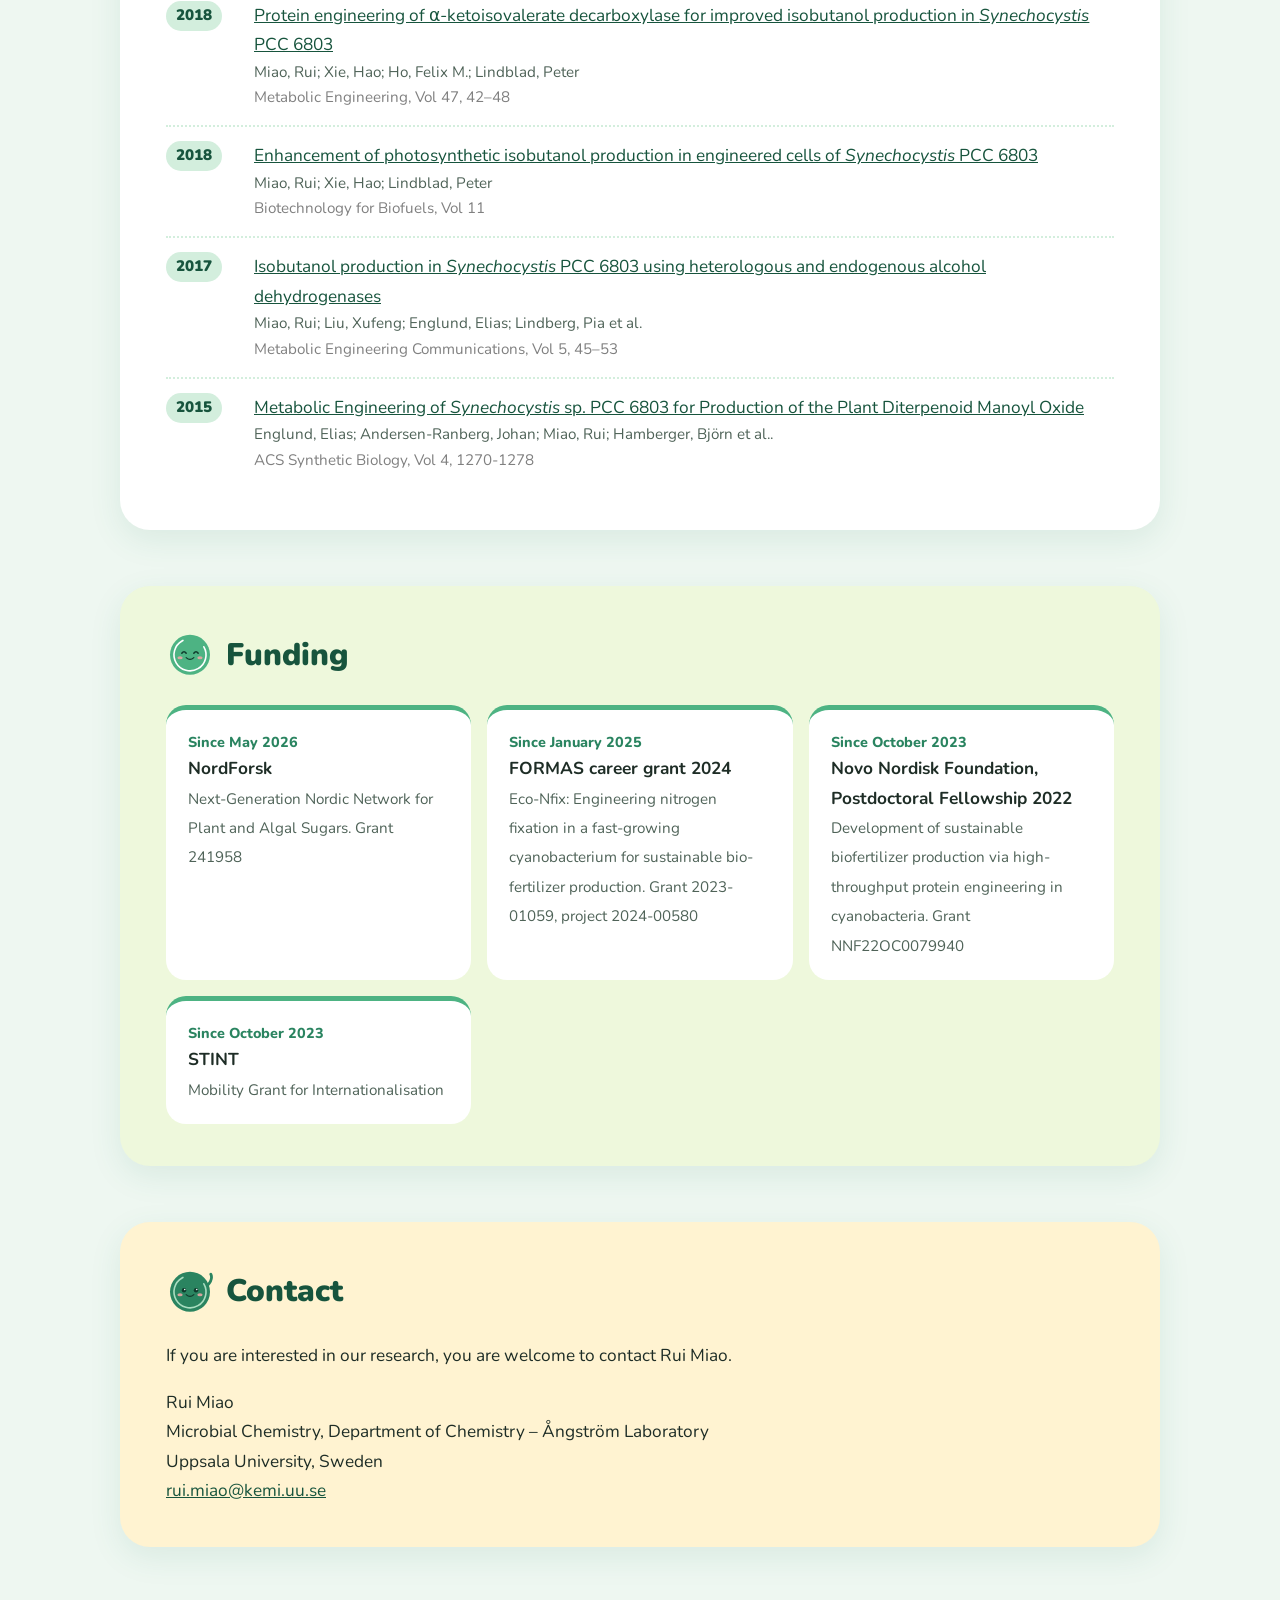
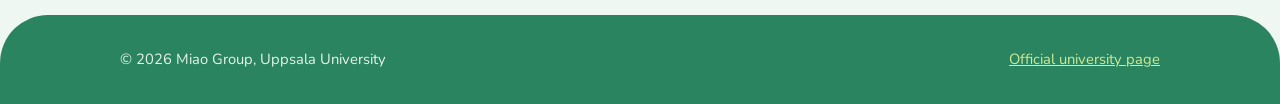
==== commit b86da160: "addition pics to group members/addition to script in <head> section for better finding on google" ====
--- a/index.html
+++ b/index.html
@@ -5,8 +5,28 @@
   <meta charset="utf-8">
   <meta name="viewport" content="width=device-width, initial-scale=1">
 
-  <title>Miao Group · Uppsala University</title>
-  <meta name="description" content="The Miao group at Uppsala University studies and engineers cyanobacteria for sustainable biotechnology.">
+  <script type="application/ld+json">
+{
+  "@context": "https://schema.org",
+  "@type": "Person",
+  "name": "Rui Miao",
+  "jobTitle": "Group leader",
+  "url": "https://miao-cyanolab.com/",
+  "email": "mailto:rui.miao@kemi.uu.se",
+  "affiliation": {
+    "@type": "CollegeOrUniversity",
+    "name": "Uppsala University"
+  },
+  "sameAs": [
+    "https://orcid.org/0000-0003-2911-6886",
+    "https://scholar.google.com/citations?user=v9SLFYcAAAAJ&hl=en&oi=ao",
+    "https://www.uu.se/en/department/chemistry-angstrom-laboratory/research/molecular-biomimetics/microbial-chemistry/miao-group"
+  ]
+}
+</script>
+
+  <title>Miao Group · Cyanobacteria research · Uppsala University</title>
+    <meta name="description" content="The research group of Rui Miao at Uppsala University. We study and engineer cyanobacteria, including nitrogen fixation for sustainable biofertilizers.">
 
   <!-- Font (Nunito) -->
   <link rel="preconnect" href="https://fonts.googleapis.com">
@@ -30,14 +50,14 @@
 
       <!-- Menu bar -->
       <header class="bar">
-        <a class="brand" href="#top">
+        <a class="brand" href="index.html">
           <img src="img/cyano-green.svg" alt="">
           Miao Group
         </a>
 
         <nav aria-label="Main">
           <ul>
-            <li><a href="#research">Research</a></li>
+            <li><a href="research.html">Research</a></li>
             <li><a href="#news">News</a></li>
             <li><a href="#people">People</a></li>
             <li><a href="#publications">Publications</a></li>
@@ -196,7 +216,7 @@
 
           <article class="person">
             <div class="face">
-              <img src="img/avatar.svg" alt="">
+              <img src="img/Rui_VG.jpg" alt="">
             </div>
             <h3>Rui Miao</h3>
             <p>Group leader</p>
@@ -204,7 +224,7 @@
 
           <article class="person">
             <div class="face">
-              <img src="img/avatar.svg" alt="">
+              <img src="img/Ash.jpg" alt="">
             </div>
             <h3>Ashmeet Singh Dosanjh</h3>
             <p>Resarch assistant - Dry lab</p>
@@ -212,7 +232,7 @@
 
           <article class="person">
             <div class="face">
-              <img src="img/avatar.svg" alt="">
+              <img src="img/eloise.jpg" alt="">
             </div>
             <h3>Eloïse Chafer</h3>
             <p>Resarch assistant - Wet lab</p>
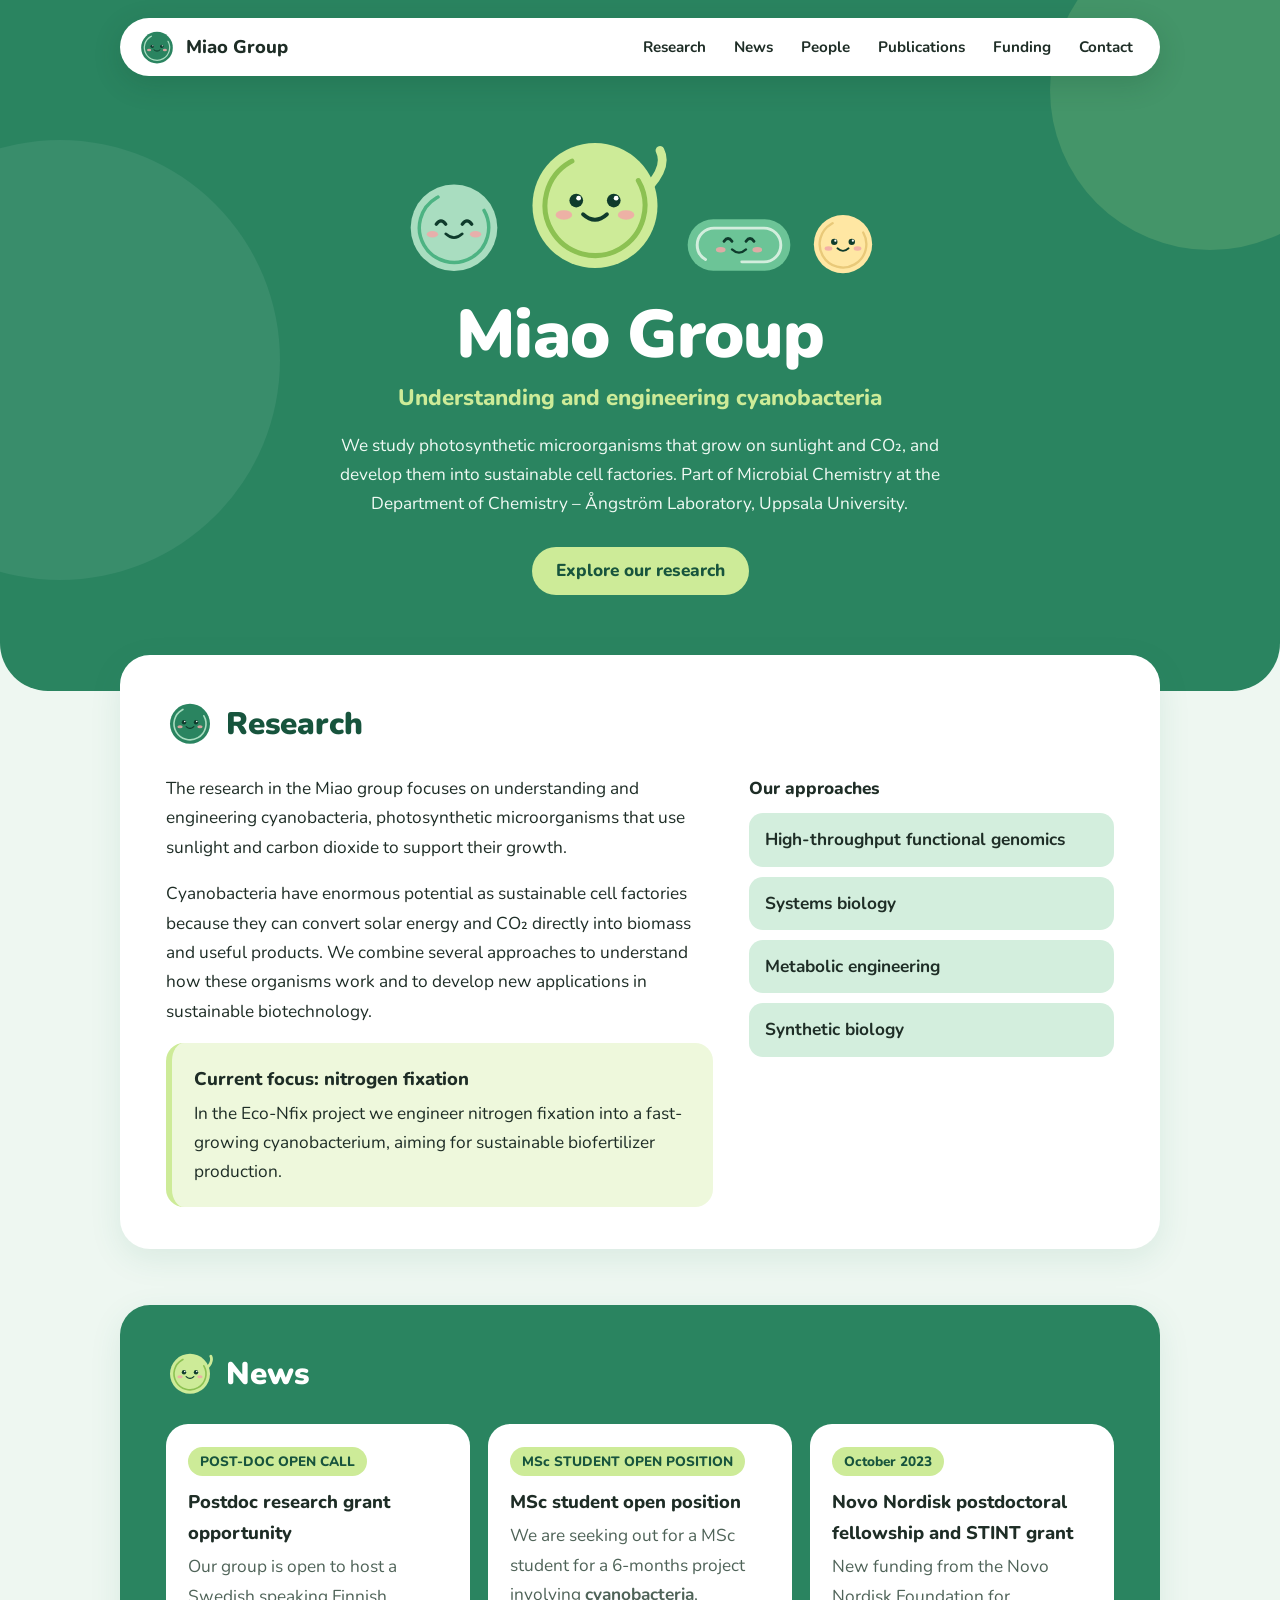
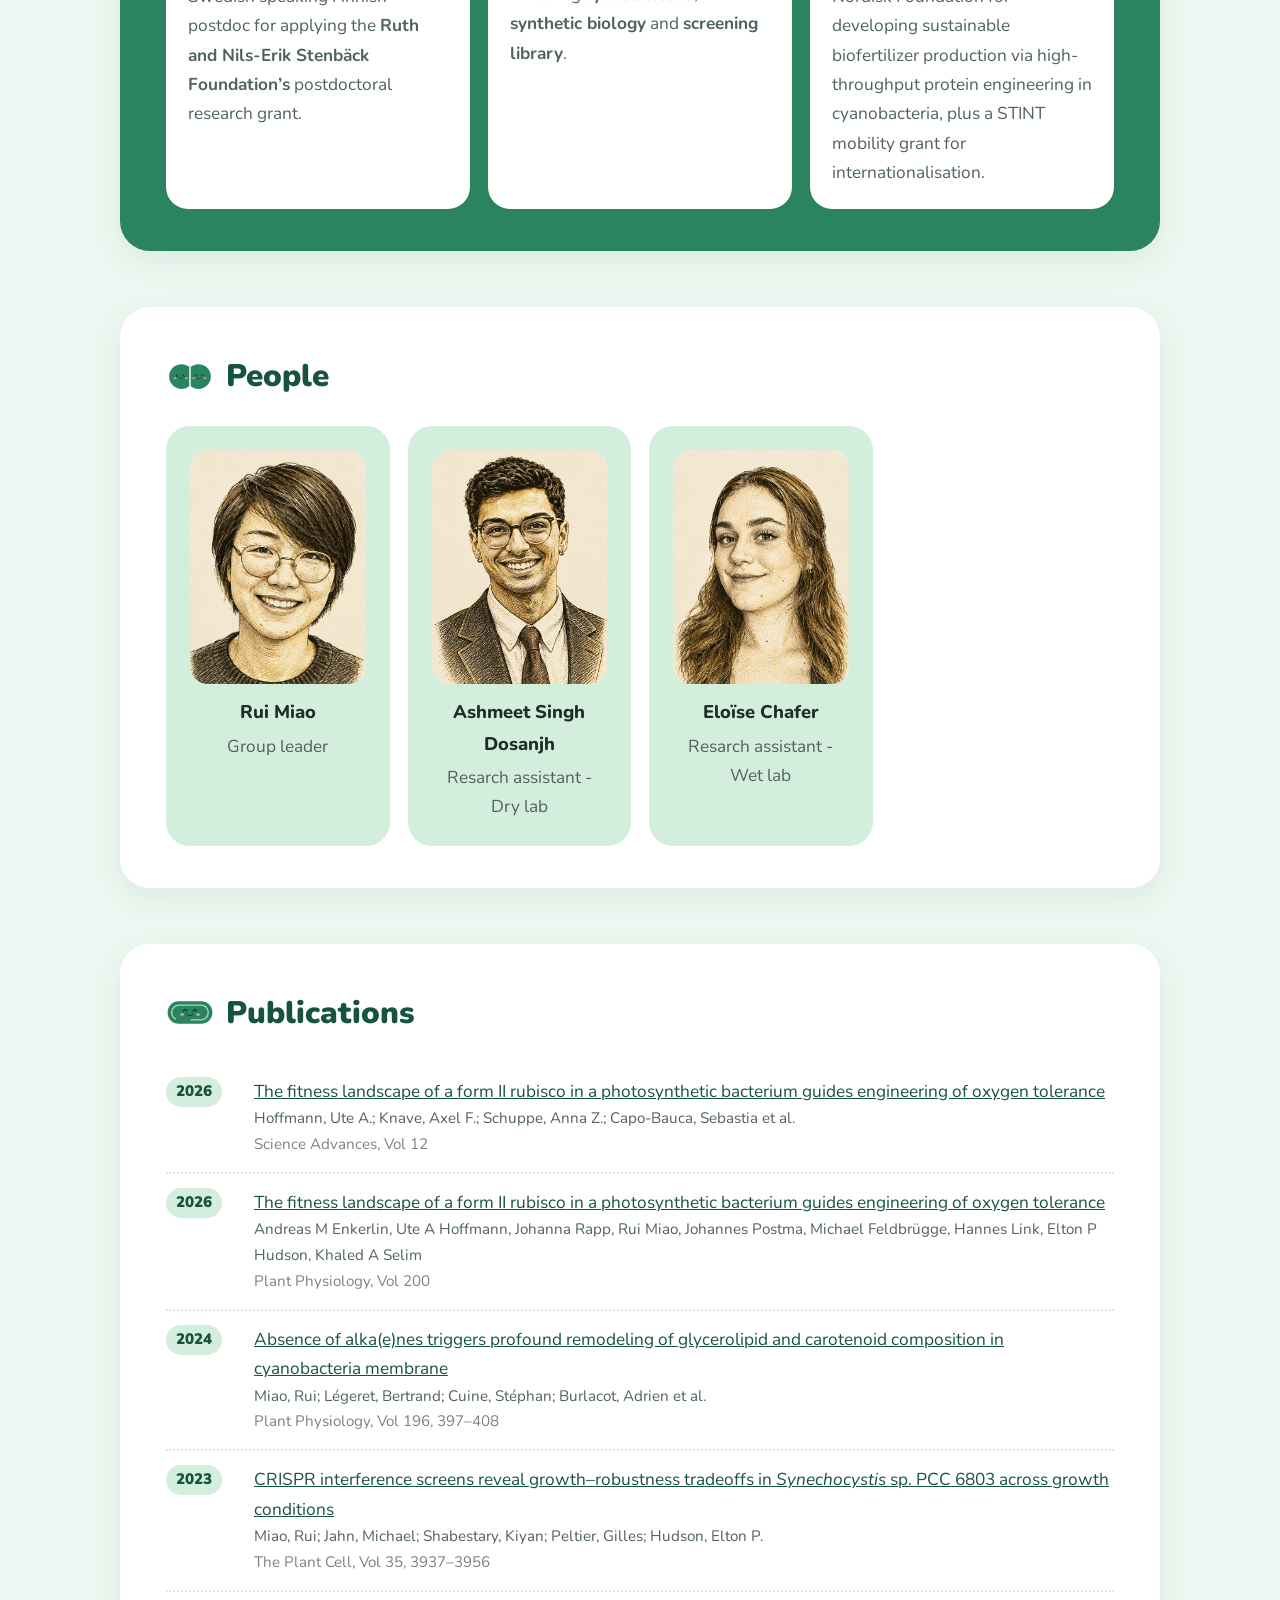
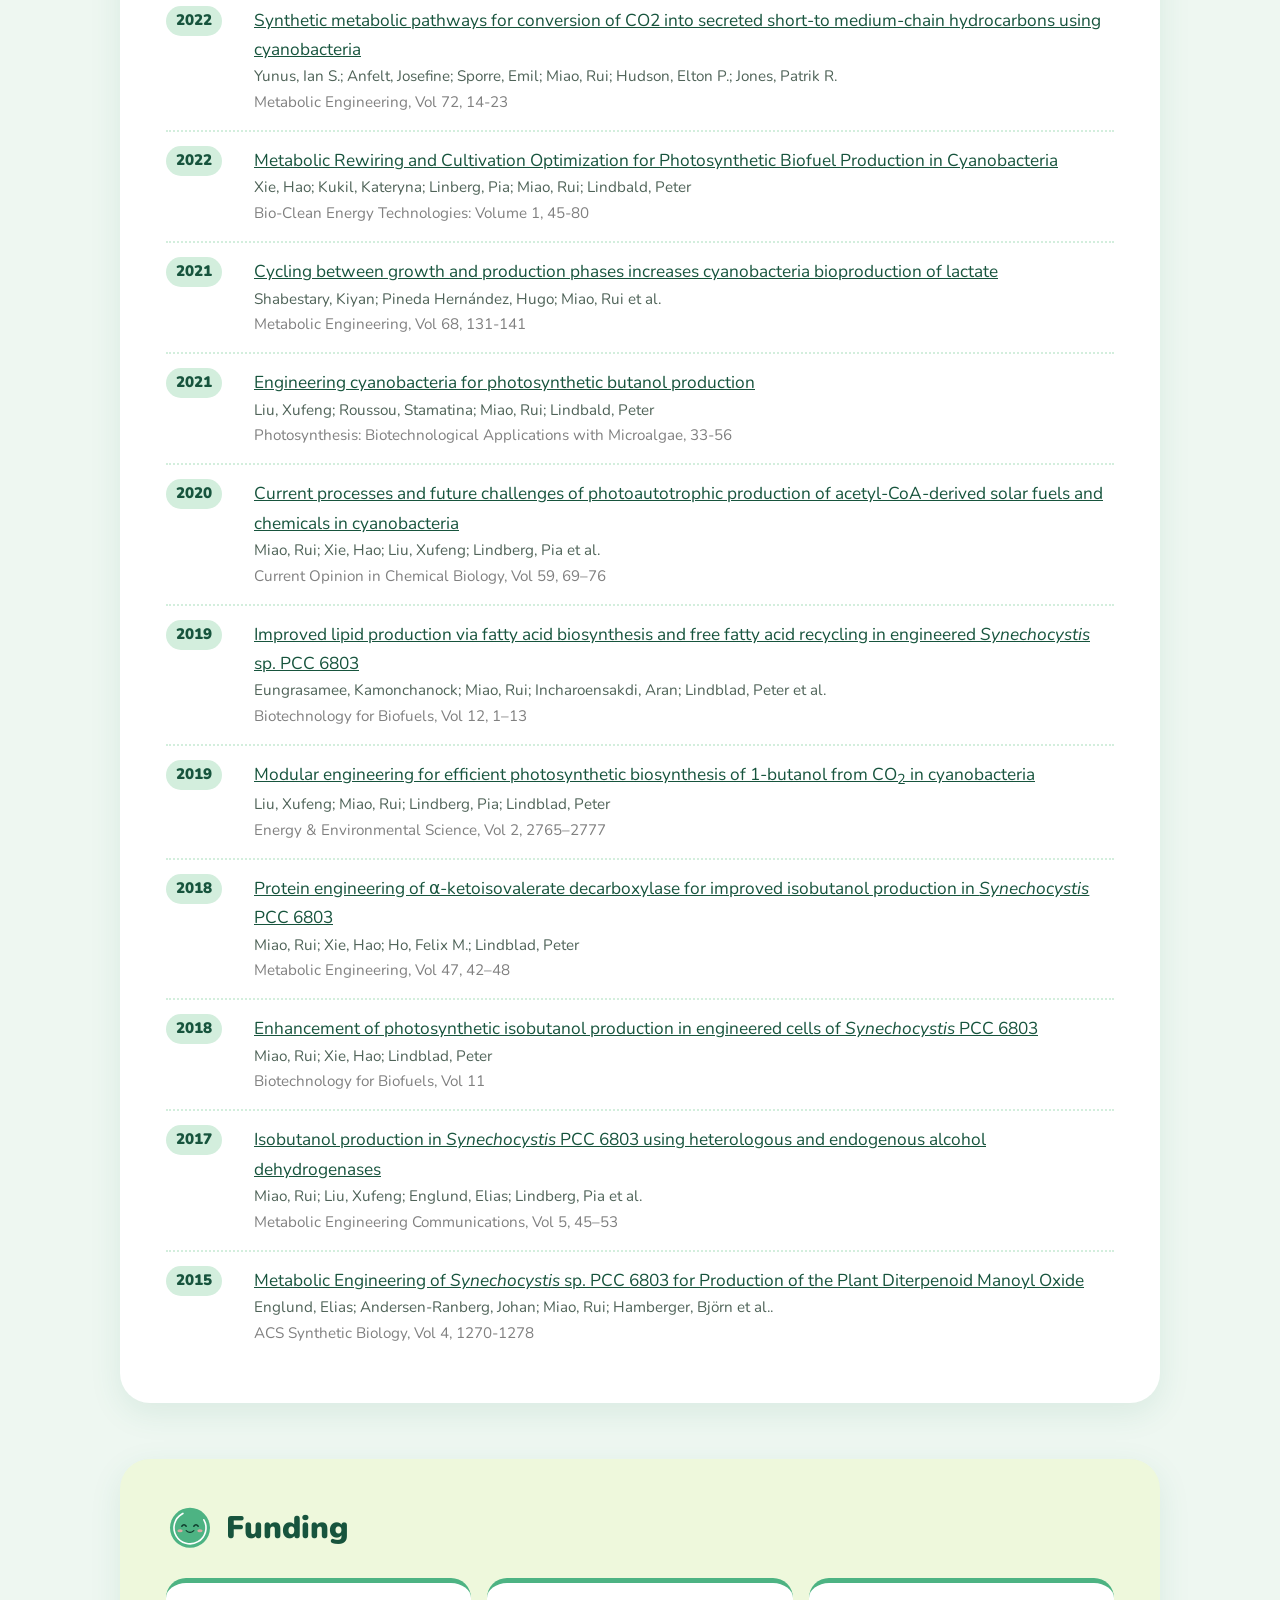
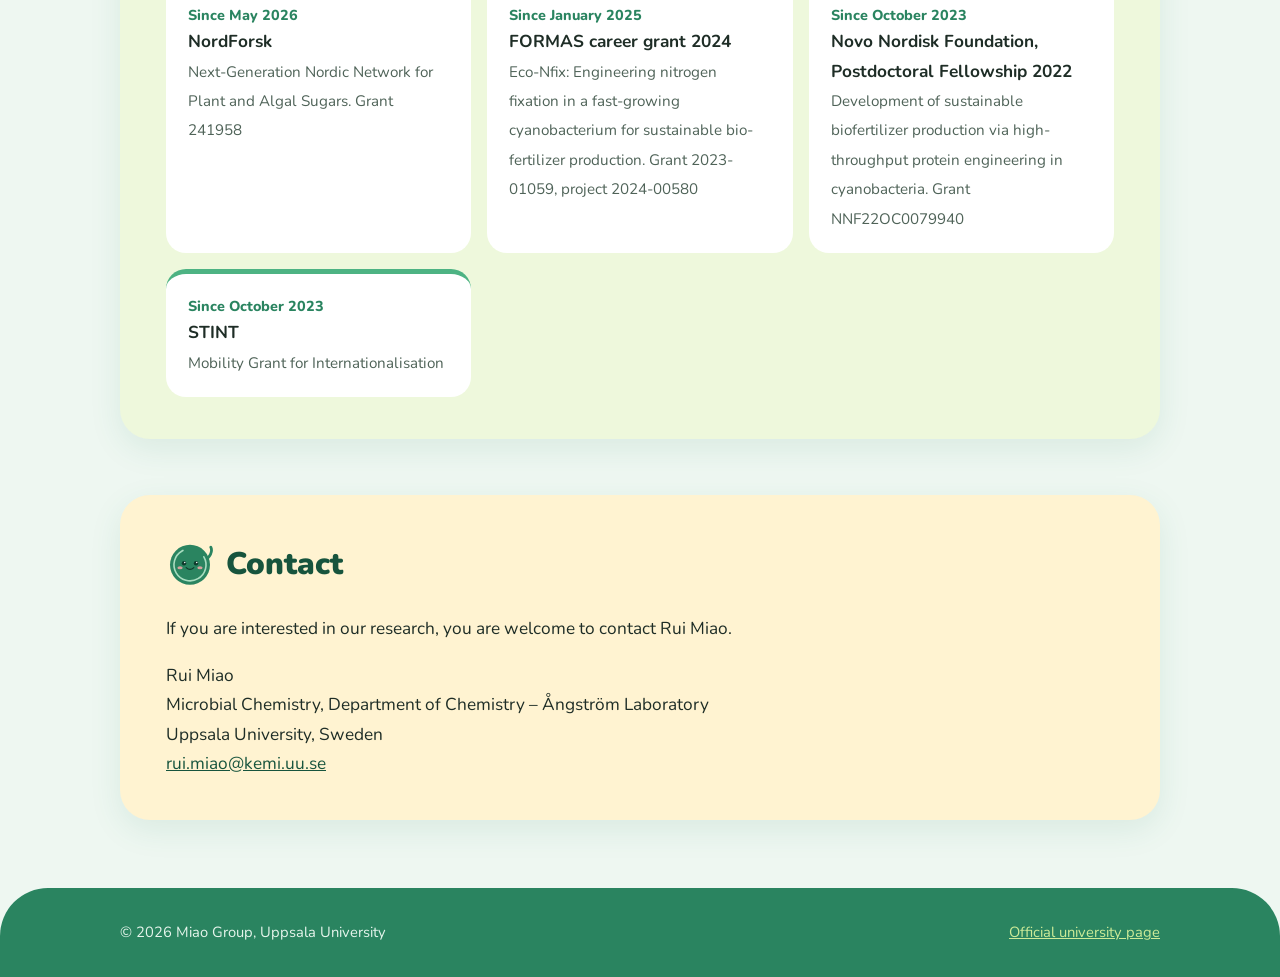
==== commit c7f2a914: "addition pst-doc and msc ads" ====
--- a/index.html
+++ b/index.html
@@ -57,7 +57,7 @@
 
         <nav aria-label="Main">
           <ul>
-            <li><a href="research.html">Research</a></li>
+            <li><a href="#research.html">Research</a></li>
             <li><a href="#news">News</a></li>
             <li><a href="#people">People</a></li>
             <li><a href="#publications">Publications</a></li>
@@ -163,24 +163,23 @@
         <ul class="news">
 
           <li>
-            <time datetime="2026-05">May 2026</time>
-            <div>
-              <h3>New NordForsk network</h3>
+            <time datetime="2026-05">POST-DOC OPEN CALL</time>
+            <div>
+              <h3>Postdoc research grant opportunity</h3>
               <p>
-                We are part of the Next-Generation Nordic Network for Plant and
-                Algal Sugars, funded by NordForsk.
+                Our group is open to host a Swedish speaking Finnish postdoc for applying 
+                the <b>Ruth and Nils-Erik Stenbäck Foundation’s</b> postdoctoral research grant.
               </p>
             </div>
           </li>
 
           <li>
-            <time datetime="2025-01">January 2025</time>
-            <div>
-              <h3>Eco-Nfix project starts</h3>
+            <time datetime="2025-01">MSc STUDENT OPEN POSITION</time>
+            <div>
+              <h3>MSc student open position</h3>
               <p>
-                Rui received a FORMAS career grant for early-career researchers
-                to engineer nitrogen fixation in a fast-growing cyanobacterium
-                for sustainable biofertilizer production.
+                We are seeking out for a MSc student for a 6-months project involving <b>cyanobacteria</b>, 
+                <b>synthetic biology</b> and <b>screening library</b>.
               </p>
             </div>
           </li>
@@ -216,7 +215,7 @@
 
           <article class="person">
             <div class="face">
-              <img src="img/Rui_VG.jpg" alt="">
+              <img src="img/rui.png" alt="">
             </div>
             <h3>Rui Miao</h3>
             <p>Group leader</p>
@@ -224,7 +223,7 @@
 
           <article class="person">
             <div class="face">
-              <img src="img/Ash.jpg" alt="">
+              <img src="img/ash.png" alt="">
             </div>
             <h3>Ashmeet Singh Dosanjh</h3>
             <p>Resarch assistant - Dry lab</p>
@@ -232,7 +231,7 @@
 
           <article class="person">
             <div class="face">
-              <img src="img/eloise.jpg" alt="">
+              <img src="img/eloise.png" alt="">
             </div>
             <h3>Eloïse Chafer</h3>
             <p>Resarch assistant - Wet lab</p>
@@ -265,11 +264,65 @@
           </li>
 
           <li>
+            <span class="yr">2026</span>
+            <div>
+              <div class="ttl"><a href="https://doi.org/10.1093/plphys/kiag106" target="_blank">The fitness landscape of a form II rubisco in a photosynthetic bacterium guides engineering of oxygen tolerance</a></div>
+              <div class="author">Andreas M Enkerlin, Ute A Hoffmann, Johanna Rapp, Rui Miao, Johannes Postma, Michael Feldbrügge, Hannes Link, Elton P Hudson, Khaled A Selim</div>
+              <div class="venue">Plant Physiology, Vol 200</div>
+            </div>
+          </li>
+
+          <li>
             <span class="yr">2024</span>
             <div>
               <div class="ttl"><a href="https://doi.org/10.1093/plphys/kiae319" target="_blank">Absence of alka(e)nes triggers profound remodeling of glycerolipid and carotenoid composition in cyanobacteria membrane</a></div>
               <div class="author">Miao, Rui; Légeret, Bertrand; Cuine, Stéphan; Burlacot, Adrien et al.</div>
               <div class="venue">Plant Physiology, Vol 196, 397–408</div>
+            </div>
+          </li>
+
+          <li>
+            <span class="yr">2023</span>
+            <div>
+              <div class="ttl"><a href="https://doi.org/10.1093/plcell/koad208" target="_blank">CRISPR interference screens reveal growth–robustness tradeoffs in <i>Synechocystis</i> sp. PCC 6803 across growth conditions</a></div>
+              <div class="author">Miao, Rui; Jahn, Michael; Shabestary, Kiyan; Peltier, Gilles; Hudson, Elton P.</div>
+              <div class="venue">The Plant Cell, Vol 35, 3937–3956</div>
+            </div>
+          </li>
+
+          <li>
+            <span class="yr">2022</span>
+            <div>
+              <div class="ttl"><a href="https://doi.org/10.1016/j.ymben.2022.01.017" target="_blank">Synthetic metabolic pathways for conversion of CO2 into secreted short-to medium-chain hydrocarbons using cyanobacteria</a></div>
+              <div class="author">Yunus, Ian S.; Anfelt, Josefine; Sporre, Emil; Miao, Rui; Hudson, Elton P.; Jones, Patrik R.</div>
+              <div class="venue">Metabolic Engineering, Vol 72, 14-23</div>
+            </div>
+          </li>
+
+          <li>
+            <span class="yr">2022</span>
+            <div>
+              <div class="ttl"><a href="https://doi.org/10.1007/978-981-16-8090-8_3" target="_blank">Metabolic Rewiring and Cultivation Optimization for Photosynthetic Biofuel Production in Cyanobacteria</a></div>
+              <div class="author">Xie, Hao; Kukil, Kateryna; Linberg, Pia; Miao, Rui; Lindbald, Peter</div>
+              <div class="venue">Bio-Clean Energy Technologies: Volume 1, 45-80</div>
+            </div>
+          </li>
+
+          <li>
+            <span class="yr">2021</span>
+            <div>
+              <div class="ttl"><a href="https://doi.org/10.1016/j.ymben.2021.09.010" target="_blank">Cycling between growth and production phases increases cyanobacteria bioproduction of lactate</a></div>
+              <div class="author">Shabestary, Kiyan; Pineda Hernández, Hugo; Miao, Rui et al.</div>
+              <div class="venue">Metabolic Engineering, Vol 68, 131-141</div>
+            </div>
+          </li>
+
+          <li>
+            <span class="yr">2021</span>
+            <div>
+              <div class="ttl"><a href="https://doi.org/10.1016/j.ymben.2021.09.010" target="_blank">Engineering cyanobacteria for photosynthetic butanol production</a></div>
+              <div class="author">Liu, Xufeng; Roussou, Stamatina; Miao, Rui; Lindbald, Peter</div>
+              <div class="venue">Photosynthesis: Biotechnological Applications with Microalgae, 33-56</div>
             </div>
           </li>
 
--- a/style.css
+++ b/style.css
@@ -553,3 +553,16 @@
     border-radius: 24px;
   }
 }
+
+.person .face {
+  width: 100%;
+  height: auto;
+  aspect-ratio: 3 / 4;
+  border-radius: 18px;
+  border: none;
+}
+
+.person .face img {
+  object-position: center top;
+}
+
